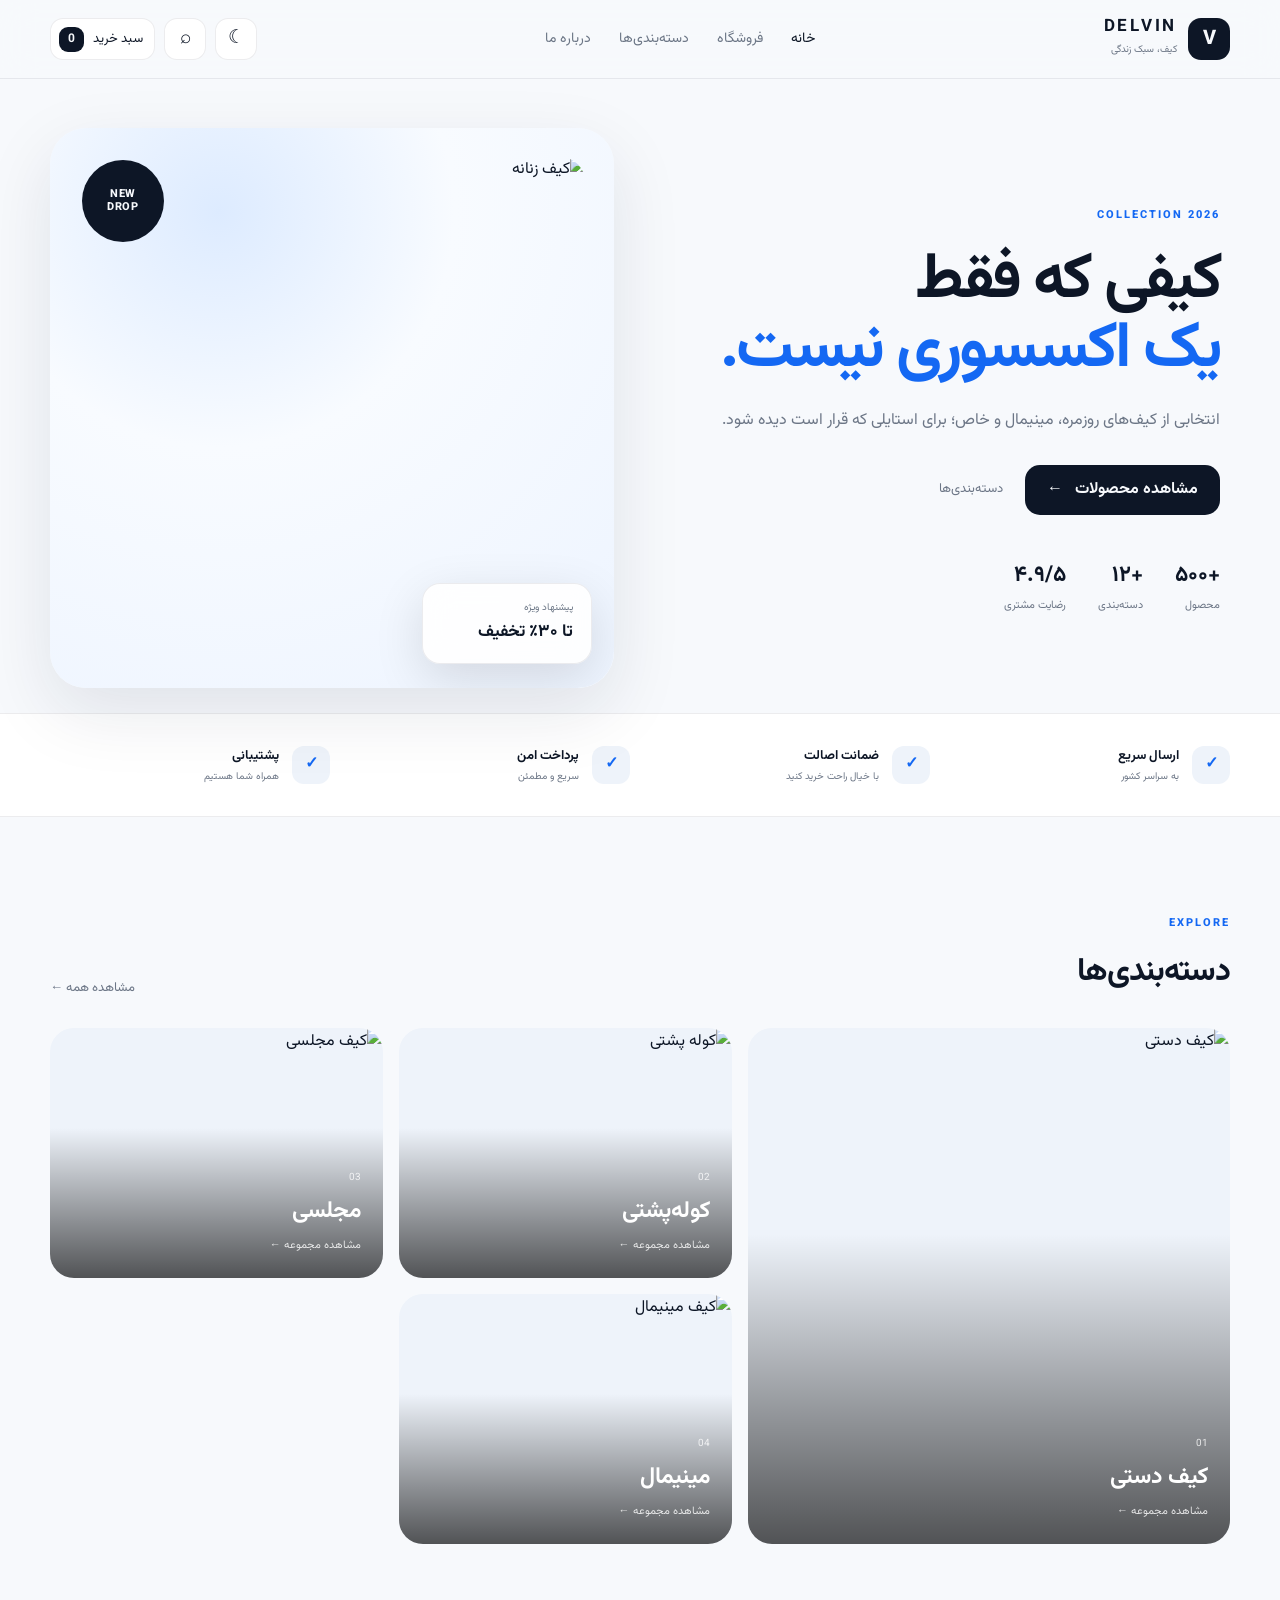
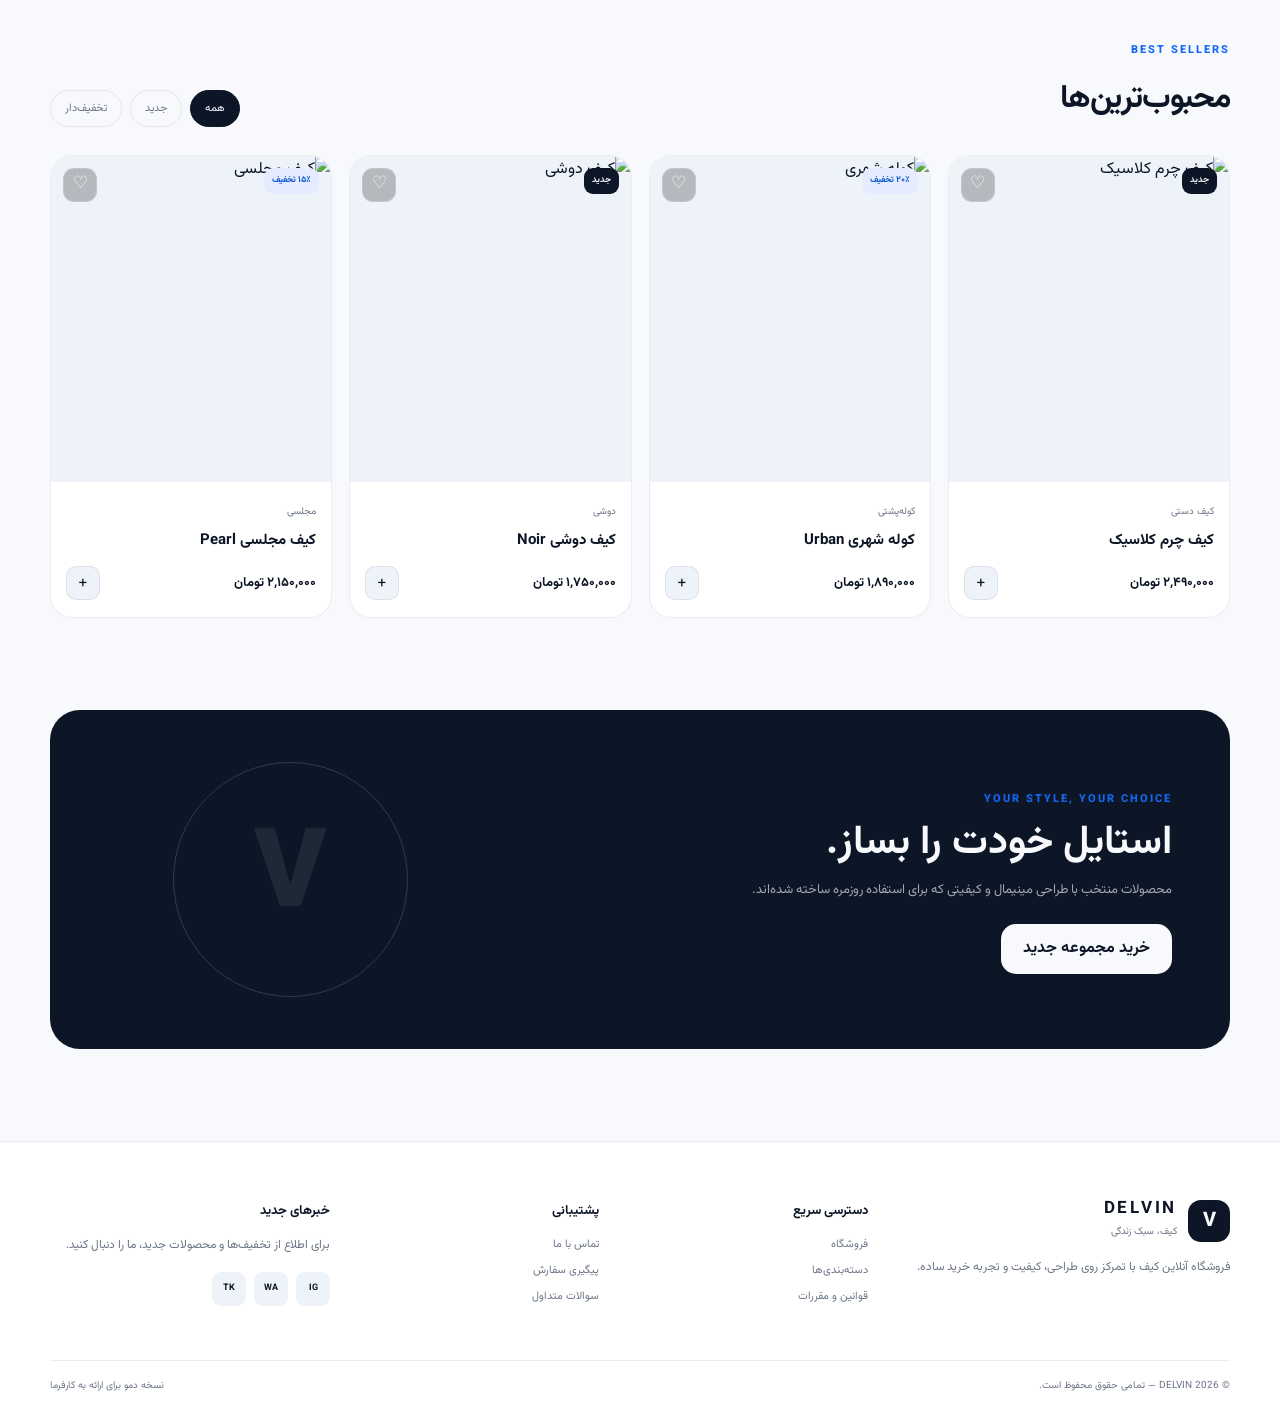
==== index.html @ 28de6e2b "Add files via upload" ====
<!DOCTYPE html>
<html lang="fa" dir="rtl">
<head>
  <meta charset="UTF-8" />
  <meta name="viewport" content="width=device-width, initial-scale=1.0" />
  <meta name="description" content="دموی فروشگاه آنلاین کیف" />
  <title>DELVIN | فروشگاه کیف</title>
  <link rel="preconnect" href="https://fonts.googleapis.com">
  <link rel="preconnect" href="https://fonts.gstatic.com" crossorigin>
  <link href="https://fonts.googleapis.com/css2?family=Vazirmatn:wght@400;500;600;700;800&display=swap" rel="stylesheet">
  <link rel="stylesheet" href="styles.css" />
</head>

<body>
  <div class="page-shell">
    <header class="header">
      <div class="container header-inner">
        <a class="brand" href="#">
          <span class="brand-mark">V</span>
          <span>
            <strong>DELVIN</strong>
            <small>کیف، سبک زندگی</small>
          </span>
        </a>

        <nav class="nav">
          <a class="nav-link active" href="#home">خانه</a>
          <a class="nav-link" href="#shop">فروشگاه</a>
          <a class="nav-link" href="#categories">دسته‌بندی‌ها</a>
          <a class="nav-link" href="#about">درباره ما</a>
        </nav>

        <div class="header-actions">
          <button class="icon-btn" id="themeToggle" aria-label="تغییر تم" title="تغییر تم">
            <span id="themeIcon">☾</span>
          </button>
          <button class="icon-btn" aria-label="جستجو" title="جستجو">⌕</button>
          <button class="cart-btn" aria-label="سبد خرید">
            <span>سبد خرید</span>
            <b id="cartCount">0</b>
          </button>
          <button class="menu-btn" id="menuToggle" aria-label="باز کردن منو">☰</button>
        </div>
      </div>

      <div class="mobile-nav" id="mobileNav">
        <a href="#home">خانه</a>
        <a href="#shop">فروشگاه</a>
        <a href="#categories">دسته‌بندی‌ها</a>
        <a href="#about">درباره ما</a>
      </div>
    </header>

    <main id="home">
      <section class="hero container">
        <div class="hero-copy">
          <span class="eyebrow">COLLECTION 2026</span>
          <h1>کیفی که فقط<br><span>یک اکسسوری نیست.</span></h1>
          <p>
            انتخابی از کیف‌های روزمره، مینیمال و خاص؛
            برای استایلی که قرار است دیده شود.
          </p>
          <div class="hero-actions">
            <a class="primary-btn" href="#shop">مشاهده محصولات <span>←</span></a>
            <a class="text-btn" href="#categories">دسته‌بندی‌ها</a>
          </div>
          <div class="hero-stats">
            <div><strong>+۵۰۰</strong><span>محصول</span></div>
            <div><strong>+۱۲</strong><span>دسته‌بندی</span></div>
            <div><strong>۴.۹/۵</strong><span>رضایت مشتری</span></div>
          </div>
        </div>

        <div class="hero-visual">
          <div class="hero-badge">NEW<br>DROP</div>
          <div class="hero-image-wrap">
            <img
              src="https://images.unsplash.com/photo-1584917865442-de89df76afd3?auto=format&fit=crop&w=1000&q=85"
              alt="کیف زنانه"
            />
          </div>
          <div class="floating-card">
            <span>پیشنهاد ویژه</span>
            <strong>تا ۳۰٪ تخفیف</strong>
          </div>
        </div>
      </section>

      <section class="trust-bar">
        <div class="container trust-grid">
          <div><span>✓</span><div><strong>ارسال سریع</strong><small>به سراسر کشور</small></div></div>
          <div><span>✓</span><div><strong>ضمانت اصالت</strong><small>با خیال راحت خرید کنید</small></div></div>
          <div><span>✓</span><div><strong>پرداخت امن</strong><small>سریع و مطمئن</small></div></div>
          <div><span>✓</span><div><strong>پشتیبانی</strong><small>همراه شما هستیم</small></div></div>
        </div>
      </section>

      <section class="section container" id="categories">
        <div class="section-head">
          <div>
            <span class="eyebrow">EXPLORE</span>
            <h2>دسته‌بندی‌ها</h2>
          </div>
          <a class="text-btn" href="#shop">مشاهده همه ←</a>
        </div>

        <div class="category-grid">
          <a class="category-card large" href="#shop">
            <img src="https://images.unsplash.com/photo-1591561954557-26941169b49e?auto=format&fit=crop&w=1200&q=80" alt="کیف دستی">
            <div class="overlay"></div>
            <div class="category-info">
              <span>01</span>
              <h3>کیف دستی</h3>
              <small>مشاهده مجموعه ←</small>
            </div>
          </a>

          <a class="category-card" href="#shop">
            <img src="https://images.unsplash.com/photo-1553062407-98eeb64c6a62?auto=format&fit=crop&w=900&q=80" alt="کوله پشتی">
            <div class="overlay"></div>
            <div class="category-info">
              <span>02</span>
              <h3>کوله‌پشتی</h3>
              <small>مشاهده مجموعه ←</small>
            </div>
          </a>

          <a class="category-card" href="#shop">
            <img src="https://images.unsplash.com/photo-1594223274512-ad4803739b7c?auto=format&fit=crop&w=900&q=80" alt="کیف مجلسی">
            <div class="overlay"></div>
            <div class="category-info">
              <span>03</span>
              <h3>مجلسی</h3>
              <small>مشاهده مجموعه ←</small>
            </div>
          </a>

          <a class="category-card" href="#shop">
            <img src="https://images.unsplash.com/photo-1548036328-c9fa89d128fa?auto=format&fit=crop&w=900&q=80" alt="کیف مینیمال">
            <div class="overlay"></div>
            <div class="category-info">
              <span>04</span>
              <h3>مینیمال</h3>
              <small>مشاهده مجموعه ←</small>
            </div>
          </a>
        </div>
      </section>

      <section class="section products-section" id="shop">
        <div class="container">
          <div class="section-head">
            <div>
              <span class="eyebrow">BEST SELLERS</span>
              <h2>محبوب‌ترین‌ها</h2>
            </div>
            <div class="filter-row">
              <button class="filter-chip active" data-filter="all">همه</button>
              <button class="filter-chip" data-filter="new">جدید</button>
              <button class="filter-chip" data-filter="sale">تخفیف‌دار</button>
            </div>
          </div>

          <div class="products-grid" id="productsGrid">
            <article class="product-card" data-tags="all new">
              <div class="product-image">
                <img src="https://images.unsplash.com/photo-1548036328-c9fa89d128fa?auto=format&fit=crop&w=800&q=80" alt="کیف چرم کلاسیک">
                <span class="product-label">جدید</span>
                <button class="heart" aria-label="افزودن به علاقه‌مندی">♡</button>
              </div>
              <div class="product-body">
                <span class="product-category">کیف دستی</span>
                <h3>کیف چرم کلاسیک</h3>
                <div class="product-bottom">
                  <strong>۲,۴۹۰,۰۰۰ تومان</strong>
                  <button class="add-btn" data-product="کیف چرم کلاسیک">+</button>
                </div>
              </div>
            </article>

            <article class="product-card" data-tags="all sale">
              <div class="product-image">
                <img src="https://images.unsplash.com/photo-1553062407-98eeb64c6a62?auto=format&fit=crop&w=800&q=80" alt="کوله شهری">
                <span class="product-label sale">۲۰٪ تخفیف</span>
                <button class="heart" aria-label="افزودن به علاقه‌مندی">♡</button>
              </div>
              <div class="product-body">
                <span class="product-category">کوله‌پشتی</span>
                <h3>کوله شهری Urban</h3>
                <div class="product-bottom">
                  <strong>۱,۸۹۰,۰۰۰ تومان</strong>
                  <button class="add-btn" data-product="کوله شهری Urban">+</button>
                </div>
              </div>
            </article>

            <article class="product-card" data-tags="all new">
              <div class="product-image">
                <img src="https://images.unsplash.com/photo-1591561954557-26941169b49e?auto=format&fit=crop&w=800&q=80" alt="کیف دوشی">
                <span class="product-label">جدید</span>
                <button class="heart" aria-label="افزودن به علاقه‌مندی">♡</button>
              </div>
              <div class="product-body">
                <span class="product-category">دوشی</span>
                <h3>کیف دوشی Noir</h3>
                <div class="product-bottom">
                  <strong>۱,۷۵۰,۰۰۰ تومان</strong>
                  <button class="add-btn" data-product="کیف دوشی Noir">+</button>
                </div>
              </div>
            </article>

            <article class="product-card" data-tags="all sale">
              <div class="product-image">
                <img src="https://images.unsplash.com/photo-1594223274512-ad4803739b7c?auto=format&fit=crop&w=800&q=80" alt="کیف مجلسی">
                <span class="product-label sale">۱۵٪ تخفیف</span>
                <button class="heart" aria-label="افزودن به علاقه‌مندی">♡</button>
              </div>
              <div class="product-body">
                <span class="product-category">مجلسی</span>
                <h3>کیف مجلسی Pearl</h3>
                <div class="product-bottom">
                  <strong>۲,۱۵۰,۰۰۰ تومان</strong>
                  <button class="add-btn" data-product="کیف مجلسی Pearl">+</button>
                </div>
              </div>
            </article>
          </div>
        </div>
      </section>

      <section class="promo container">
        <div>
          <span class="eyebrow">YOUR STYLE, YOUR CHOICE</span>
          <h2>استایل خودت را بساز.</h2>
          <p>محصولات منتخب با طراحی مینیمال و کیفیتی که برای استفاده روزمره ساخته شده‌اند.</p>
          <a class="light-btn" href="#shop">خرید مجموعه جدید</a>
        </div>
        <div class="promo-shape">
          <span>V</span>
        </div>
      </section>
    </main>

    <footer class="footer" id="about">
      <div class="container footer-grid">
        <div>
          <div class="brand footer-brand">
            <span class="brand-mark">V</span>
            <span><strong>DELVIN</strong><small>کیف، سبک زندگی</small></span>
          </div>
          <p>فروشگاه آنلاین کیف با تمرکز روی طراحی، کیفیت و تجربه خرید ساده.</p>
        </div>
        <div>
          <h4>دسترسی سریع</h4>
          <a href="#shop">فروشگاه</a>
          <a href="#categories">دسته‌بندی‌ها</a>
          <a href="#">قوانین و مقررات</a>
        </div>
        <div>
          <h4>پشتیبانی</h4>
          <a href="#">تماس با ما</a>
          <a href="#">پیگیری سفارش</a>
          <a href="#">سوالات متداول</a>
        </div>
        <div>
          <h4>خبرهای جدید</h4>
          <p class="footer-muted">برای اطلاع از تخفیف‌ها و محصولات جدید، ما را دنبال کنید.</p>
          <div class="socials"><span>IG</span><span>WA</span><span>TK</span></div>
        </div>
      </div>
      <div class="container footer-bottom">
        <span>© 2026 DELVIN — تمامی حقوق محفوظ است.</span>
        <span>نسخه دمو برای ارائه به کارفرما</span>
      </div>
    </footer>
  </div>

  <div class="toast" id="toast">محصول به سبد خرید اضافه شد.</div>
  <script src="script.js"></script>
</body>
</html>
---- styles.css ----
:root {
  --bg: #f7f9fc;
  --surface: #ffffff;
  --surface-2: #eef3fa;
  --text: #0d1626;
  --muted: #6c7686;
  --border: rgba(13, 22, 38, 0.08);
  --primary: #1468f3;
  --primary-2: #0d4fc4;
  --hero-gradient: radial-gradient(circle at 30% 15%, #ddebff 0%, #f8fbff 38%, #edf4ff 100%);
  --shadow: 0 24px 70px rgba(16, 32, 59, 0.10);
  --radius: 24px;
  --container: 1180px;
}

body.dark {
  --bg: #080a0e;
  --surface: #10141b;
  --surface-2: #171c24;
  --text: #f6f7f9;
  --muted: #96a0af;
  --border: rgba(255,255,255,.08);
  --primary: #ffffff;
  --primary-2: #dddddd;
  --hero-gradient: radial-gradient(circle at 30% 15%, #20252f 0%, #10141b 42%, #090b0f 100%);
  --shadow: 0 24px 70px rgba(0,0,0,.32);
}

* { box-sizing: border-box; margin: 0; padding: 0; }
html { scroll-behavior: smooth; }
body {
  font-family: "Vazirmatn", sans-serif;
  background: var(--bg);
  color: var(--text);
  line-height: 1.75;
  transition: background .35s ease, color .35s ease;
}
a { color: inherit; text-decoration: none; }
button, input { font: inherit; }
button { cursor: pointer; }
img { display: block; width: 100%; }
.container { width: min(1180px, calc(100% - 40px)); margin: 0 auto; }

.header {
  position: sticky;
  top: 0;
  z-index: 50;
  backdrop-filter: blur(16px);
  background: color-mix(in srgb, var(--bg) 84%, transparent);
  border-bottom: 1px solid var(--border);
}
.header-inner { min-height: 78px; display: flex; align-items: center; justify-content: space-between; gap: 24px; }
.brand { display: inline-flex; align-items: center; gap: 11px; }
.brand-mark {
  display: grid; place-items: center;
  width: 42px; height: 42px; border-radius: 13px;
  background: var(--text); color: var(--bg);
  font-weight: 800; font-size: 20px;
}
.brand strong { display: block; font-size: 17px; letter-spacing: .16em; line-height: 1; }
.brand small { display: block; color: var(--muted); font-size: 10px; margin-top: 5px; }
.nav { display: flex; align-items: center; gap: 28px; }
.nav-link { color: var(--muted); font-size: 14px; transition: .2s; }
.nav-link:hover, .nav-link.active { color: var(--text); }
.header-actions { display: flex; align-items: center; gap: 9px; }
.icon-btn, .cart-btn, .menu-btn {
  border: 1px solid var(--border);
  background: var(--surface);
  color: var(--text);
  border-radius: 13px;
  min-height: 42px;
}
.icon-btn { width: 42px; font-size: 19px; }
.cart-btn { display: flex; align-items: center; gap: 9px; padding: 0 11px 0 8px; font-size: 13px; }
.cart-btn b {
  display: grid; place-items: center; width: 25px; height: 25px;
  border-radius: 9px; background: var(--text); color: var(--bg); font-size: 12px;
}
.menu-btn { display: none; width: 42px; }

.hero {
  margin-top: 24px;
  min-height: 610px;
  display: grid;
  grid-template-columns: 1.02fr .98fr;
  gap: 30px;
  align-items: center;
}
.hero-copy { padding: 45px 10px 45px 0; }
.eyebrow { display: inline-block; color: var(--primary); font-size: 11px; font-weight: 800; letter-spacing: .18em; }
.hero h1 { margin-top: 18px; font-size: clamp(44px, 5vw, 76px); line-height: 1.08; letter-spacing: -.04em; }
.hero h1 span { color: var(--primary); }
.hero p { margin-top: 22px; max-width: 540px; color: var(--muted); font-size: 16px; }
.hero-actions { margin-top: 30px; display: flex; align-items: center; gap: 22px; }
.primary-btn, .light-btn {
  display: inline-flex; align-items: center; justify-content: center; gap: 12px;
  min-height: 50px; padding: 0 22px; border-radius: 15px;
  background: var(--text); color: var(--bg); font-weight: 700;
  transition: transform .2s ease, opacity .2s ease;
}
.primary-btn:hover, .light-btn:hover { transform: translateY(-2px); opacity: .92; }
.text-btn { color: var(--muted); font-size: 13px; }
.hero-stats { display: flex; gap: 32px; margin-top: 42px; }
.hero-stats div { display: grid; gap: 1px; }
.hero-stats strong { font-size: 22px; }
.hero-stats span { color: var(--muted); font-size: 11px; }

.hero-visual {
  position: relative;
  min-height: 560px;
  border-radius: 36px;
  background: var(--hero-gradient);
  overflow: hidden;
  box-shadow: var(--shadow);
}
.hero-image-wrap {
  position: absolute;
  inset: 28px 28px 28px 110px;
  border-radius: 28px;
  overflow: hidden;
}
.hero-image-wrap img { height: 100%; object-fit: cover; }
.hero-badge {
  position: absolute; z-index: 2; top: 32px; left: 32px;
  width: 82px; height: 82px; border-radius: 50%;
  display: grid; place-items: center; text-align: center;
  background: var(--text); color: var(--bg); font-size: 11px; font-weight: 800;
  letter-spacing: .08em; line-height: 1.2;
}
.floating-card {
  position: absolute; z-index: 3; right: 22px; bottom: 24px;
  min-width: 170px; padding: 15px 18px; border-radius: 18px;
  background: color-mix(in srgb, var(--surface) 88%, transparent);
  border: 1px solid var(--border);
  backdrop-filter: blur(15px);
  box-shadow: 0 15px 50px rgba(0,0,0,.12);
}
.floating-card span { display:block; font-size:10px; color:var(--muted); }
.floating-card strong { display:block; font-size:17px; margin-top:2px; }

.trust-bar { border-block: 1px solid var(--border); background: var(--surface); }
.trust-grid { min-height: 102px; display: grid; grid-template-columns: repeat(4, 1fr); gap: 20px; align-items: center; }
.trust-grid > div { display:flex; align-items:center; gap:13px; }
.trust-grid > div > span {
  display:grid; place-items:center; width:38px; height:38px; border-radius:12px;
  background: var(--surface-2); color: var(--primary); font-weight:900;
}
.trust-grid strong { display:block; font-size:13px; }
.trust-grid small { display:block; font-size:10px; color:var(--muted); }

.section { padding: 92px 0 0; }
.section-head { display:flex; align-items:end; justify-content:space-between; gap:20px; margin-bottom:28px; }
.section-head h2 { margin-top: 7px; font-size: 32px; letter-spacing: -.03em; }

.category-grid {
  display:grid;
  grid-template-columns: 1.45fr 1fr 1fr;
  grid-template-rows: 250px 250px;
  gap: 16px;
}
.category-card {
  position:relative; overflow:hidden; border-radius:24px; min-height:200px;
  background:var(--surface-2);
}
.category-card.large { grid-row: span 2; }
.category-card img { width:100%; height:100%; object-fit:cover; transition: transform .6s ease; }
.category-card:hover img { transform: scale(1.05); }
.overlay { position:absolute; inset:0; background:linear-gradient(to top, rgba(0,0,0,.66), transparent 60%); }
.category-info { position:absolute; right:22px; left:22px; bottom:19px; color:#fff; }
.category-info span { font-size:10px; opacity:.8; }
.category-info h3 { font-size:23px; }
.category-info small { font-size:11px; opacity:.83; }

.products-section { padding-bottom: 92px; }
.filter-row { display:flex; gap:8px; flex-wrap:wrap; }
.filter-chip {
  border: 1px solid var(--border); background: transparent; color: var(--muted);
  border-radius: 999px; padding: 8px 14px; font-size: 11px;
}
.filter-chip.active { background: var(--text); color: var(--bg); border-color: var(--text); }

.products-grid { display:grid; grid-template-columns: repeat(4, 1fr); gap: 17px; }
.product-card {
  border:1px solid var(--border); background:var(--surface); border-radius:22px;
  overflow:hidden; transition: transform .2s ease, box-shadow .2s ease;
}
.product-card:hover { transform: translateY(-4px); box-shadow: var(--shadow); }
.product-image { position:relative; aspect-ratio: 4/4.65; overflow:hidden; background:var(--surface-2); }
.product-image img { height:100%; object-fit:cover; transition:transform .45s ease; }
.product-card:hover .product-image img { transform:scale(1.04); }
.product-label {
  position:absolute; top:12px; right:12px; padding:5px 8px; border-radius:9px;
  background:var(--text); color:var(--bg); font-size:9px; font-weight:700;
}
.product-label.sale { background:#e5ecff; color:#165bd0; }
body.dark .product-label.sale { background:#fff; color:#111; }
.heart {
  position:absolute; top:12px; left:12px; width:34px; height:34px; border-radius:11px;
  border:1px solid rgba(255,255,255,.18); background:rgba(15,15,15,.25); color:#fff;
  backdrop-filter:blur(8px); font-size:17px;
}
.product-body { padding:15px 15px 17px; }
.product-category { font-size:10px; color:var(--muted); }
.product-body h3 { margin-top:3px; font-size:15px; }
.product-bottom { display:flex; align-items:center; justify-content:space-between; gap:8px; margin-top:12px; }
.product-bottom strong { font-size:13px; }
.add-btn {
  width:34px; height:34px; border-radius:10px; border:1px solid var(--border);
  background:var(--surface-2); color:var(--text); font-size:18px; line-height:1;
}

.promo {
  position:relative; overflow:hidden; min-height:315px; margin-bottom:92px;
  padding:52px 58px; border-radius:30px; background:var(--text); color:var(--bg);
  display:flex; align-items:center; justify-content:space-between;
}
.promo .eyebrow { color: var(--primary); }
.promo h2 { margin-top:7px; font-size:40px; line-height:1.15; }
.promo p { margin-top:13px; color:color-mix(in srgb, var(--bg) 64%, transparent); max-width:540px; font-size:13px; }
.light-btn { margin-top:22px; background:var(--bg); color:var(--text); }
.promo-shape {
  width:235px; height:235px; border:1px solid color-mix(in srgb, var(--bg) 16%, transparent);
  border-radius:50%; display:grid; place-items:center; margin-left:65px;
}
.promo-shape span { font-size:110px; font-weight:900; opacity:.08; }

.footer { background:var(--surface); border-top:1px solid var(--border); }
.footer-grid { padding:58px 0 46px; display:grid; grid-template-columns: 1.4fr 1fr 1fr 1.2fr; gap:35px; }
.footer p { color:var(--muted); font-size:12px; max-width:330px; margin-top:15px; }
.footer h4 { font-size:13px; margin-bottom:12px; }
.footer a { display:block; color:var(--muted); font-size:11px; margin:7px 0; }
.footer-muted { margin-top:0 !important; }
.socials { display:flex; gap:8px; margin-top:16px; }
.socials span {
  display:grid; place-items:center; width:34px; height:34px; border-radius:9px;
  background:var(--surface-2); color:var(--text); font-size:9px; font-weight:700;
}
.footer-bottom {
  padding:16px 0 24px; border-top:1px solid var(--border);
  display:flex; justify-content:space-between; color:var(--muted); font-size:10px;
}
.toast {
  position:fixed; right:20px; bottom:20px; z-index:100;
  padding:12px 16px; border-radius:13px; background:var(--text); color:var(--bg);
  font-size:12px; box-shadow:var(--shadow);
  transform:translateY(120px); opacity:0; transition:.3s;
}
.toast.show { transform:translateY(0); opacity:1; }

@media (max-width: 980px) {
  .nav { display:none; }
  .menu-btn { display:block; }
  .hero { grid-template-columns:1fr; min-height:auto; padding-top:8px; }
  .hero-copy { padding-bottom:20px; }
  .hero-visual { min-height:500px; }
  .products-grid { grid-template-columns:repeat(2,1fr); }
  .trust-grid { grid-template-columns:repeat(2,1fr); padding:18px 0; }
  .footer-grid { grid-template-columns:repeat(2,1fr); }
}
@media (max-width: 660px) {
  .container { width:min(100% - 24px, 1180px); }
  .header-inner { min-height:68px; }
  .brand strong { font-size:15px; }
  .header-actions .icon-btn:nth-child(2) { display:none; }
  .cart-btn span { display:none; }
  .hero h1 { font-size:44px; }
  .hero p { font-size:14px; }
  .hero-visual { min-height:430px; border-radius:26px; }
  .hero-image-wrap { inset:20px 20px 20px 65px; }
  .hero-badge { width:68px; height:68px; left:18px; top:18px; font-size:9px; }
  .floating-card { right:13px; bottom:13px; min-width:150px; }
  .hero-stats { gap:20px; flex-wrap:wrap; }
  .trust-grid { grid-template-columns:1fr 1fr; gap:14px; }
  .category-grid { grid-template-columns:1fr 1fr; grid-template-rows:190px 190px 190px; }
  .category-card.large { grid-column:1 / -1; grid-row:auto; }
  .section { padding-top:68px; }
  .section-head { align-items:flex-start; flex-direction:column; }
  .products-grid { gap:10px; }
  .product-body { padding:12px; }
  .product-body h3 { font-size:13px; }
  .product-bottom strong { font-size:11px; }
  .promo { padding:34px 25px; min-height:360px; margin-bottom:60px; }
  .promo h2 { font-size:30px; }
  .promo-shape { position:absolute; left:-38px; bottom:-72px; opacity:.5; }
  .footer-grid { grid-template-columns:1fr 1fr; gap:24px; }
  .footer-bottom { flex-direction:column; gap:7px; }
}

.mobile-nav {
  display:none;
  padding:12px 20px 18px;
  border-top:1px solid var(--border);
  background:var(--bg);
}
.mobile-nav a { display:block; padding:9px 0; color:var(--muted); font-size:13px; }
.mobile-nav.open { display:block; }
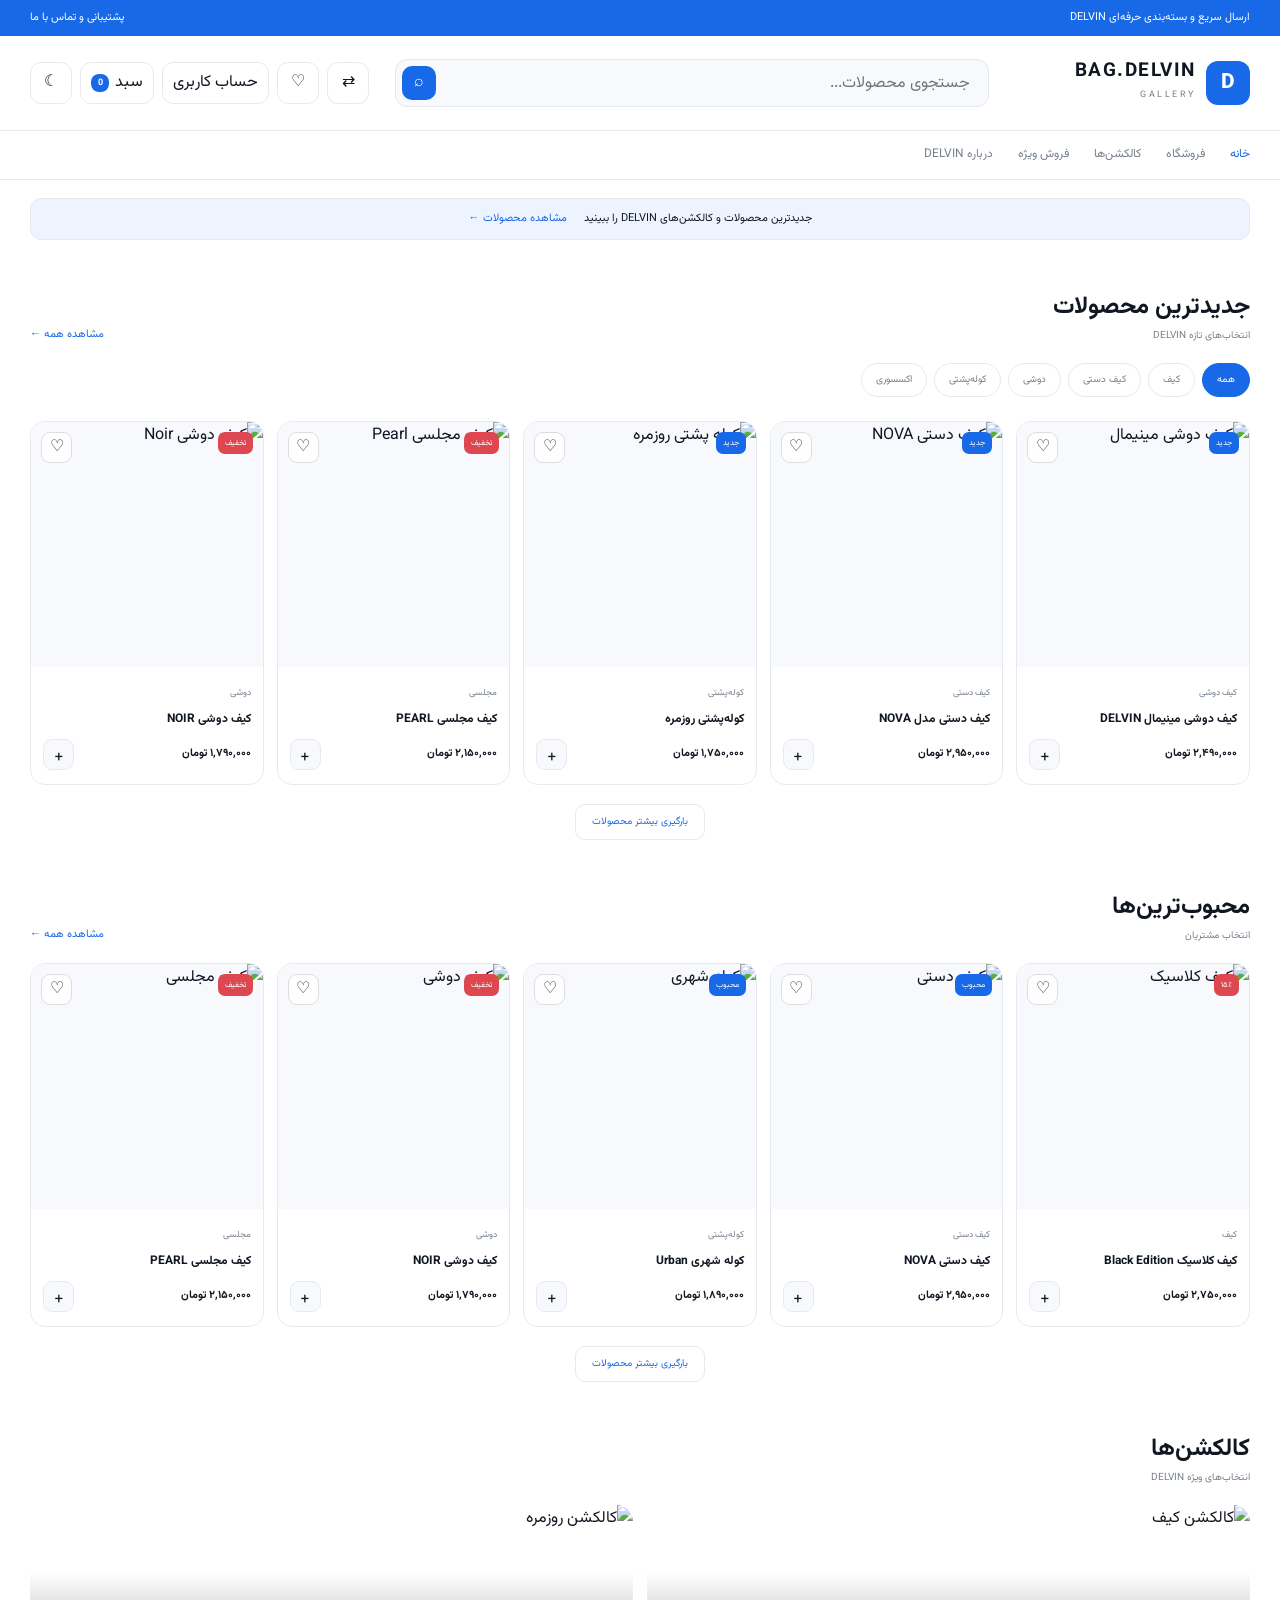
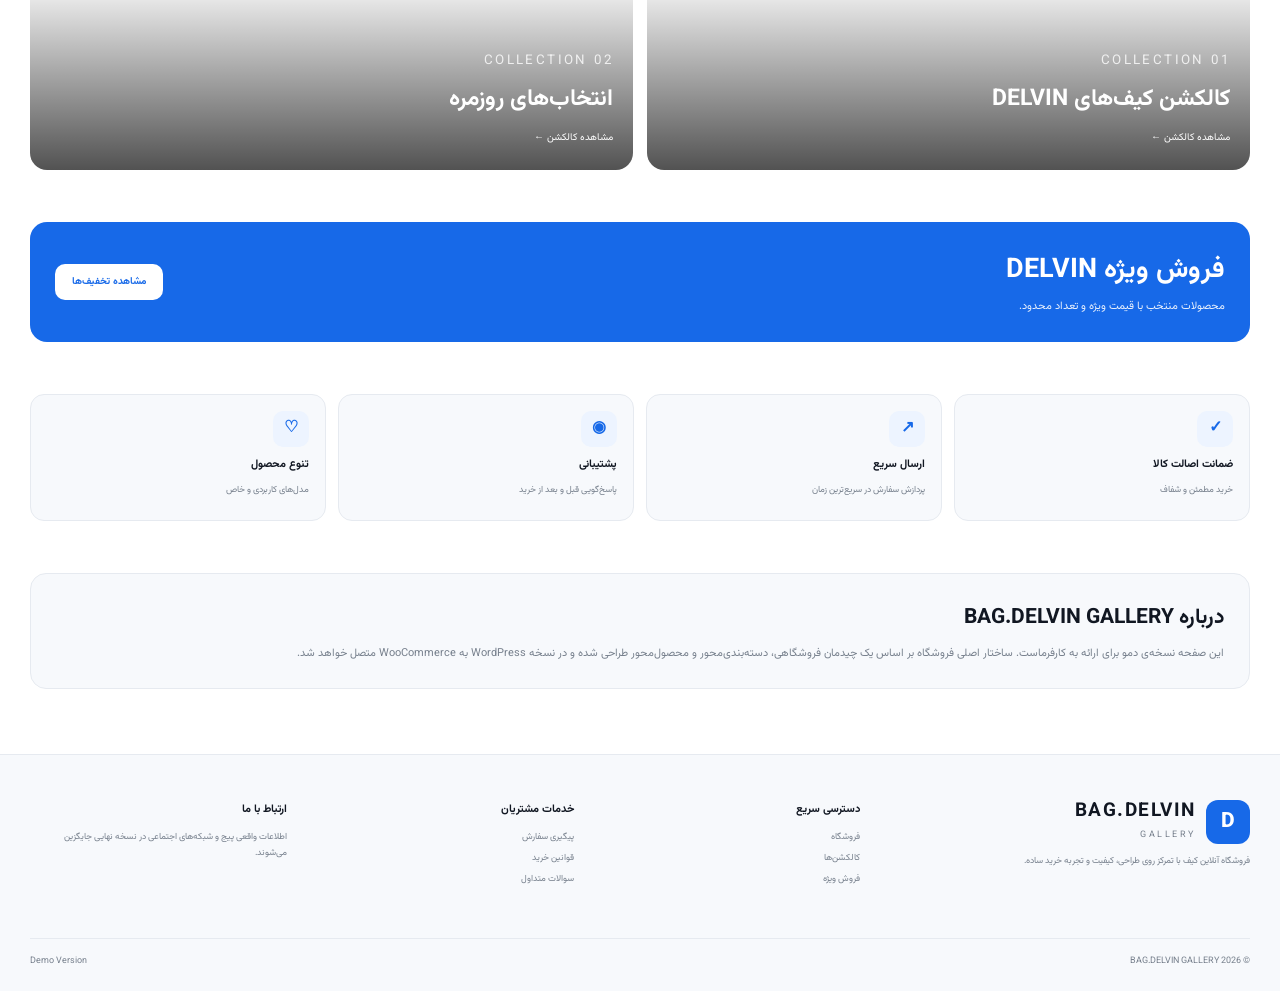
==== commit 4103ca66: "Add files via upload" ====
--- a/index.html
+++ b/index.html
@@ -1,282 +1,263 @@
 <!DOCTYPE html>
 <html lang="fa" dir="rtl">
 <head>
-  <meta charset="UTF-8" />
-  <meta name="viewport" content="width=device-width, initial-scale=1.0" />
-  <meta name="description" content="دموی فروشگاه آنلاین کیف" />
-  <title>DELVIN | فروشگاه کیف</title>
+  <meta charset="UTF-8">
+  <meta name="viewport" content="width=device-width,initial-scale=1.0">
+  <title>BAG.DELVIN | GALLERY</title>
+  <meta name="description" content="دموی فروشگاه BAG.DELVIN GALLERY">
   <link rel="preconnect" href="https://fonts.googleapis.com">
   <link rel="preconnect" href="https://fonts.gstatic.com" crossorigin>
+  <!-- IRANSansX should be added locally later; fallback stack keeps the demo working on GitHub Pages -->
   <link href="https://fonts.googleapis.com/css2?family=Vazirmatn:wght@400;500;600;700;800&display=swap" rel="stylesheet">
-  <link rel="stylesheet" href="styles.css" />
+  <link rel="stylesheet" href="style.css">
 </head>
-
 <body>
-  <div class="page-shell">
-    <header class="header">
-      <div class="container header-inner">
-        <a class="brand" href="#">
-          <span class="brand-mark">V</span>
-          <span>
-            <strong>DELVIN</strong>
-            <small>کیف، سبک زندگی</small>
-          </span>
-        </a>
-
-        <nav class="nav">
-          <a class="nav-link active" href="#home">خانه</a>
-          <a class="nav-link" href="#shop">فروشگاه</a>
-          <a class="nav-link" href="#categories">دسته‌بندی‌ها</a>
-          <a class="nav-link" href="#about">درباره ما</a>
-        </nav>
-
-        <div class="header-actions">
-          <button class="icon-btn" id="themeToggle" aria-label="تغییر تم" title="تغییر تم">
-            <span id="themeIcon">☾</span>
-          </button>
-          <button class="icon-btn" aria-label="جستجو" title="جستجو">⌕</button>
-          <button class="cart-btn" aria-label="سبد خرید">
-            <span>سبد خرید</span>
-            <b id="cartCount">0</b>
-          </button>
-          <button class="menu-btn" id="menuToggle" aria-label="باز کردن منو">☰</button>
-        </div>
+  <div class="topbar">
+    <div class="container topbar-inner">
+      <span>ارسال سریع و بسته‌بندی حرفه‌ای DELVIN</span>
+      <a href="#support">پشتیبانی و تماس با ما</a>
+    </div>
+  </div>
+
+  <header class="header">
+    <div class="container header-main">
+      <a href="#" class="logo">
+        <span class="logo-mark">D</span>
+        <span class="logo-copy">
+          <strong>BAG.DELVIN</strong>
+          <small>GALLERY</small>
+        </span>
+      </a>
+
+      <form class="search" id="searchForm">
+        <input id="searchInput" type="search" placeholder="جستجوی محصولات..." autocomplete="off">
+        <button aria-label="جستجو">⌕</button>
+      </form>
+
+      <div class="actions">
+        <button class="action" title="مقایسه">⇄</button>
+        <button class="action" title="علاقه‌مندی">♡</button>
+        <button class="action account">حساب کاربری</button>
+        <button class="action cart" id="cartBtn">سبد <b id="cartCount">0</b></button>
+        <button class="action" id="themeToggle" title="تغییر تم">☾</button>
       </div>
-
-      <div class="mobile-nav" id="mobileNav">
-        <a href="#home">خانه</a>
+    </div>
+
+    <div class="nav-wrap">
+      <nav class="container nav">
+        <a class="active" href="#">خانه</a>
         <a href="#shop">فروشگاه</a>
-        <a href="#categories">دسته‌بندی‌ها</a>
-        <a href="#about">درباره ما</a>
+        <a href="#collections">کالکشن‌ها</a>
+        <a href="#sale">فروش ویژه</a>
+        <a href="#about">درباره DELVIN</a>
+      </nav>
+    </div>
+  </header>
+
+  <main>
+    <div class="container">
+      <div class="notice">
+        <span>جدیدترین محصولات و کالکشن‌های DELVIN را ببینید</span>
+        <a href="#shop">مشاهده محصولات ←</a>
       </div>
-    </header>
-
-    <main id="home">
-      <section class="hero container">
-        <div class="hero-copy">
-          <span class="eyebrow">COLLECTION 2026</span>
-          <h1>کیفی که فقط<br><span>یک اکسسوری نیست.</span></h1>
-          <p>
-            انتخابی از کیف‌های روزمره، مینیمال و خاص؛
-            برای استایلی که قرار است دیده شود.
-          </p>
-          <div class="hero-actions">
-            <a class="primary-btn" href="#shop">مشاهده محصولات <span>←</span></a>
-            <a class="text-btn" href="#categories">دسته‌بندی‌ها</a>
-          </div>
-          <div class="hero-stats">
-            <div><strong>+۵۰۰</strong><span>محصول</span></div>
-            <div><strong>+۱۲</strong><span>دسته‌بندی</span></div>
-            <div><strong>۴.۹/۵</strong><span>رضایت مشتری</span></div>
-          </div>
-        </div>
-
-        <div class="hero-visual">
-          <div class="hero-badge">NEW<br>DROP</div>
-          <div class="hero-image-wrap">
-            <img
-              src="https://images.unsplash.com/photo-1584917865442-de89df76afd3?auto=format&fit=crop&w=1000&q=85"
-              alt="کیف زنانه"
-            />
-          </div>
-          <div class="floating-card">
-            <span>پیشنهاد ویژه</span>
-            <strong>تا ۳۰٪ تخفیف</strong>
-          </div>
-        </div>
-      </section>
-
-      <section class="trust-bar">
-        <div class="container trust-grid">
-          <div><span>✓</span><div><strong>ارسال سریع</strong><small>به سراسر کشور</small></div></div>
-          <div><span>✓</span><div><strong>ضمانت اصالت</strong><small>با خیال راحت خرید کنید</small></div></div>
-          <div><span>✓</span><div><strong>پرداخت امن</strong><small>سریع و مطمئن</small></div></div>
-          <div><span>✓</span><div><strong>پشتیبانی</strong><small>همراه شما هستیم</small></div></div>
-        </div>
-      </section>
-
-      <section class="section container" id="categories">
+
+      <section class="section" id="shop">
         <div class="section-head">
           <div>
-            <span class="eyebrow">EXPLORE</span>
-            <h2>دسته‌بندی‌ها</h2>
+            <h2>جدیدترین محصولات</h2>
+            <span>انتخاب‌های تازه DELVIN</span>
           </div>
-          <a class="text-btn" href="#shop">مشاهده همه ←</a>
-        </div>
-
-        <div class="category-grid">
-          <a class="category-card large" href="#shop">
-            <img src="https://images.unsplash.com/photo-1591561954557-26941169b49e?auto=format&fit=crop&w=1200&q=80" alt="کیف دستی">
+          <a class="section-link" href="#shop">مشاهده همه ←</a>
+        </div>
+
+        <div class="tabs" data-group="main">
+          <button class="active" data-filter="all">همه</button>
+          <button data-filter="bag">کیف</button>
+          <button data-filter="handbag">کیف دستی</button>
+          <button data-filter="shoulder">دوشی</button>
+          <button data-filter="backpack">کوله‌پشتی</button>
+          <button data-filter="accessory">اکسسوری</button>
+        </div>
+
+        <div class="products" id="productGrid">
+          <article class="product" data-tags="all bag shoulder new" data-name="کیف دوشی مینیمال دلوبین">
+            <div class="product-image">
+              <img src="https://images.unsplash.com/photo-1591561954557-26941169b49e?auto=format&fit=crop&w=900&q=82" alt="کیف دوشی مینیمال">
+              <span class="badge">جدید</span>
+              <button class="heart">♡</button>
+            </div>
+            <div class="product-body">
+              <small>کیف دوشی</small>
+              <h3>کیف دوشی مینیمال DELVIN</h3>
+              <div class="product-bottom"><strong>۲,۴۹۰,۰۰۰ تومان</strong><button class="plus" data-product="کیف دوشی مینیمال DELVIN">+</button></div>
+            </div>
+          </article>
+
+          <article class="product" data-tags="all bag handbag new" data-name="کیف دستی مدل nova">
+            <div class="product-image">
+              <img src="https://images.unsplash.com/photo-1584917865442-de89df76afd3?auto=format&fit=crop&w=900&q=82" alt="کیف دستی NOVA">
+              <span class="badge">جدید</span>
+              <button class="heart">♡</button>
+            </div>
+            <div class="product-body">
+              <small>کیف دستی</small>
+              <h3>کیف دستی مدل NOVA</h3>
+              <div class="product-bottom"><strong>۲,۹۵۰,۰۰۰ تومان</strong><button class="plus" data-product="کیف دستی مدل NOVA">+</button></div>
+            </div>
+          </article>
+
+          <article class="product" data-tags="all backpack new" data-name="کوله پشتی روزمره">
+            <div class="product-image">
+              <img src="https://images.unsplash.com/photo-1553062407-98eeb64c6a62?auto=format&fit=crop&w=900&q=82" alt="کوله پشتی روزمره">
+              <span class="badge">جدید</span>
+              <button class="heart">♡</button>
+            </div>
+            <div class="product-body">
+              <small>کوله‌پشتی</small>
+              <h3>کوله‌پشتی روزمره</h3>
+              <div class="product-bottom"><strong>۱,۷۵۰,۰۰۰ تومان</strong><button class="plus" data-product="کوله‌پشتی روزمره">+</button></div>
+            </div>
+          </article>
+
+          <article class="product" data-tags="all bag handbag sale" data-name="کیف مجلسی pearl">
+            <div class="product-image">
+              <img src="https://images.unsplash.com/photo-1594223274512-ad4803739b7c?auto=format&fit=crop&w=900&q=82" alt="کیف مجلسی Pearl">
+              <span class="badge sale">تخفیف</span>
+              <button class="heart">♡</button>
+            </div>
+            <div class="product-body">
+              <small>مجلسی</small>
+              <h3>کیف مجلسی PEARL</h3>
+              <div class="product-bottom"><strong>۲,۱۵۰,۰۰۰ تومان</strong><button class="plus" data-product="کیف مجلسی PEARL">+</button></div>
+            </div>
+          </article>
+
+          <article class="product" data-tags="all bag shoulder sale" data-name="کیف دوشی noir">
+            <div class="product-image">
+              <img src="https://images.unsplash.com/photo-1548036328-c9fa89d128fa?auto=format&fit=crop&w=900&q=82" alt="کیف دوشی Noir">
+              <span class="badge sale">تخفیف</span>
+              <button class="heart">♡</button>
+            </div>
+            <div class="product-body">
+              <small>دوشی</small>
+              <h3>کیف دوشی NOIR</h3>
+              <div class="product-bottom"><strong>۱,۷۹۰,۰۰۰ تومان</strong><button class="plus" data-product="کیف دوشی NOIR">+</button></div>
+            </div>
+          </article>
+        </div>
+
+        <button class="more">بارگیری بیشتر محصولات</button>
+      </section>
+
+      <section class="section">
+        <div class="section-head">
+          <div>
+            <h2>محبوب‌ترین‌ها</h2>
+            <span>انتخاب مشتریان</span>
+          </div>
+          <a class="section-link" href="#shop">مشاهده همه ←</a>
+        </div>
+        <div class="products">
+          <article class="product" data-name="کیف کلاسیک black edition">
+            <div class="product-image">
+              <img src="https://images.unsplash.com/photo-1594223274512-ad4803739b7c?auto=format&fit=crop&w=900&q=82" alt="کیف کلاسیک">
+              <span class="badge sale">۱۵٪</span><button class="heart">♡</button>
+            </div>
+            <div class="product-body"><small>کیف</small><h3>کیف کلاسیک Black Edition</h3><div class="product-bottom"><strong>۲,۷۵۰,۰۰۰ تومان</strong><button class="plus" data-product="کیف کلاسیک Black Edition">+</button></div></div>
+          </article>
+          <article class="product" data-name="کیف دستی nova">
+            <div class="product-image">
+              <img src="https://images.unsplash.com/photo-1584917865442-de89df76afd3?auto=format&fit=crop&w=900&q=82" alt="کیف دستی">
+              <span class="badge">محبوب</span><button class="heart">♡</button>
+            </div>
+            <div class="product-body"><small>کیف دستی</small><h3>کیف دستی NOVA</h3><div class="product-bottom"><strong>۲,۹۵۰,۰۰۰ تومان</strong><button class="plus" data-product="کیف دستی NOVA">+</button></div></div>
+          </article>
+          <article class="product" data-name="کوله شهری">
+            <div class="product-image">
+              <img src="https://images.unsplash.com/photo-1553062407-98eeb64c6a62?auto=format&fit=crop&w=900&q=82" alt="کوله شهری">
+              <span class="badge">محبوب</span><button class="heart">♡</button>
+            </div>
+            <div class="product-body"><small>کوله‌پشتی</small><h3>کوله شهری Urban</h3><div class="product-bottom"><strong>۱,۸۹۰,۰۰۰ تومان</strong><button class="plus" data-product="کوله شهری Urban">+</button></div></div>
+          </article>
+          <article class="product" data-name="کیف دوشی noir">
+            <div class="product-image">
+              <img src="https://images.unsplash.com/photo-1548036328-c9fa89d128fa?auto=format&fit=crop&w=900&q=82" alt="کیف دوشی">
+              <span class="badge sale">تخفیف</span><button class="heart">♡</button>
+            </div>
+            <div class="product-body"><small>دوشی</small><h3>کیف دوشی NOIR</h3><div class="product-bottom"><strong>۱,۷۹۰,۰۰۰ تومان</strong><button class="plus" data-product="کیف دوشی NOIR">+</button></div></div>
+          </article>
+          <article class="product" data-name="کیف مجلسی pearl">
+            <div class="product-image">
+              <img src="https://images.unsplash.com/photo-1594223274512-ad4803739b7c?auto=format&fit=crop&w=900&q=82" alt="کیف مجلسی">
+              <span class="badge sale">تخفیف</span><button class="heart">♡</button>
+            </div>
+            <div class="product-body"><small>مجلسی</small><h3>کیف مجلسی PEARL</h3><div class="product-bottom"><strong>۲,۱۵۰,۰۰۰ تومان</strong><button class="plus" data-product="کیف مجلسی PEARL">+</button></div></div>
+          </article>
+        </div>
+        <button class="more">بارگیری بیشتر محصولات</button>
+      </section>
+
+      <section class="section" id="collections">
+        <div class="section-head"><div><h2>کالکشن‌ها</h2><span>انتخاب‌های ویژه DELVIN</span></div></div>
+        <div class="collections">
+          <a class="collection" href="#shop">
+            <img src="https://images.unsplash.com/photo-1591561954557-26941169b49e?auto=format&fit=crop&w=1400&q=82" alt="کالکشن کیف">
             <div class="overlay"></div>
-            <div class="category-info">
-              <span>01</span>
-              <h3>کیف دستی</h3>
-              <small>مشاهده مجموعه ←</small>
-            </div>
+            <div class="collection-text"><small>COLLECTION 01</small><h3>کالکشن کیف‌های DELVIN</h3><span>مشاهده کالکشن ←</span></div>
           </a>
-
-          <a class="category-card" href="#shop">
-            <img src="https://images.unsplash.com/photo-1553062407-98eeb64c6a62?auto=format&fit=crop&w=900&q=80" alt="کوله پشتی">
+          <a class="collection" href="#shop">
+            <img src="https://images.unsplash.com/photo-1553062407-98eeb64c6a62?auto=format&fit=crop&w=1400&q=82" alt="کالکشن روزمره">
             <div class="overlay"></div>
-            <div class="category-info">
-              <span>02</span>
-              <h3>کوله‌پشتی</h3>
-              <small>مشاهده مجموعه ←</small>
-            </div>
+            <div class="collection-text"><small>COLLECTION 02</small><h3>انتخاب‌های روزمره</h3><span>مشاهده کالکشن ←</span></div>
           </a>
-
-          <a class="category-card" href="#shop">
-            <img src="https://images.unsplash.com/photo-1594223274512-ad4803739b7c?auto=format&fit=crop&w=900&q=80" alt="کیف مجلسی">
-            <div class="overlay"></div>
-            <div class="category-info">
-              <span>03</span>
-              <h3>مجلسی</h3>
-              <small>مشاهده مجموعه ←</small>
-            </div>
-          </a>
-
-          <a class="category-card" href="#shop">
-            <img src="https://images.unsplash.com/photo-1548036328-c9fa89d128fa?auto=format&fit=crop&w=900&q=80" alt="کیف مینیمال">
-            <div class="overlay"></div>
-            <div class="category-info">
-              <span>04</span>
-              <h3>مینیمال</h3>
-              <small>مشاهده مجموعه ←</small>
-            </div>
-          </a>
-        </div>
-      </section>
-
-      <section class="section products-section" id="shop">
-        <div class="container">
-          <div class="section-head">
-            <div>
-              <span class="eyebrow">BEST SELLERS</span>
-              <h2>محبوب‌ترین‌ها</h2>
-            </div>
-            <div class="filter-row">
-              <button class="filter-chip active" data-filter="all">همه</button>
-              <button class="filter-chip" data-filter="new">جدید</button>
-              <button class="filter-chip" data-filter="sale">تخفیف‌دار</button>
-            </div>
-          </div>
-
-          <div class="products-grid" id="productsGrid">
-            <article class="product-card" data-tags="all new">
-              <div class="product-image">
-                <img src="https://images.unsplash.com/photo-1548036328-c9fa89d128fa?auto=format&fit=crop&w=800&q=80" alt="کیف چرم کلاسیک">
-                <span class="product-label">جدید</span>
-                <button class="heart" aria-label="افزودن به علاقه‌مندی">♡</button>
-              </div>
-              <div class="product-body">
-                <span class="product-category">کیف دستی</span>
-                <h3>کیف چرم کلاسیک</h3>
-                <div class="product-bottom">
-                  <strong>۲,۴۹۰,۰۰۰ تومان</strong>
-                  <button class="add-btn" data-product="کیف چرم کلاسیک">+</button>
-                </div>
-              </div>
-            </article>
-
-            <article class="product-card" data-tags="all sale">
-              <div class="product-image">
-                <img src="https://images.unsplash.com/photo-1553062407-98eeb64c6a62?auto=format&fit=crop&w=800&q=80" alt="کوله شهری">
-                <span class="product-label sale">۲۰٪ تخفیف</span>
-                <button class="heart" aria-label="افزودن به علاقه‌مندی">♡</button>
-              </div>
-              <div class="product-body">
-                <span class="product-category">کوله‌پشتی</span>
-                <h3>کوله شهری Urban</h3>
-                <div class="product-bottom">
-                  <strong>۱,۸۹۰,۰۰۰ تومان</strong>
-                  <button class="add-btn" data-product="کوله شهری Urban">+</button>
-                </div>
-              </div>
-            </article>
-
-            <article class="product-card" data-tags="all new">
-              <div class="product-image">
-                <img src="https://images.unsplash.com/photo-1591561954557-26941169b49e?auto=format&fit=crop&w=800&q=80" alt="کیف دوشی">
-                <span class="product-label">جدید</span>
-                <button class="heart" aria-label="افزودن به علاقه‌مندی">♡</button>
-              </div>
-              <div class="product-body">
-                <span class="product-category">دوشی</span>
-                <h3>کیف دوشی Noir</h3>
-                <div class="product-bottom">
-                  <strong>۱,۷۵۰,۰۰۰ تومان</strong>
-                  <button class="add-btn" data-product="کیف دوشی Noir">+</button>
-                </div>
-              </div>
-            </article>
-
-            <article class="product-card" data-tags="all sale">
-              <div class="product-image">
-                <img src="https://images.unsplash.com/photo-1594223274512-ad4803739b7c?auto=format&fit=crop&w=800&q=80" alt="کیف مجلسی">
-                <span class="product-label sale">۱۵٪ تخفیف</span>
-                <button class="heart" aria-label="افزودن به علاقه‌مندی">♡</button>
-              </div>
-              <div class="product-body">
-                <span class="product-category">مجلسی</span>
-                <h3>کیف مجلسی Pearl</h3>
-                <div class="product-bottom">
-                  <strong>۲,۱۵۰,۰۰۰ تومان</strong>
-                  <button class="add-btn" data-product="کیف مجلسی Pearl">+</button>
-                </div>
-              </div>
-            </article>
-          </div>
-        </div>
-      </section>
-
-      <section class="promo container">
-        <div>
-          <span class="eyebrow">YOUR STYLE, YOUR CHOICE</span>
-          <h2>استایل خودت را بساز.</h2>
-          <p>محصولات منتخب با طراحی مینیمال و کیفیتی که برای استفاده روزمره ساخته شده‌اند.</p>
-          <a class="light-btn" href="#shop">خرید مجموعه جدید</a>
-        </div>
-        <div class="promo-shape">
-          <span>V</span>
-        </div>
-      </section>
-    </main>
-
-    <footer class="footer" id="about">
-      <div class="container footer-grid">
-        <div>
-          <div class="brand footer-brand">
-            <span class="brand-mark">V</span>
-            <span><strong>DELVIN</strong><small>کیف، سبک زندگی</small></span>
-          </div>
-          <p>فروشگاه آنلاین کیف با تمرکز روی طراحی، کیفیت و تجربه خرید ساده.</p>
-        </div>
-        <div>
-          <h4>دسترسی سریع</h4>
-          <a href="#shop">فروشگاه</a>
-          <a href="#categories">دسته‌بندی‌ها</a>
-          <a href="#">قوانین و مقررات</a>
-        </div>
-        <div>
-          <h4>پشتیبانی</h4>
-          <a href="#">تماس با ما</a>
-          <a href="#">پیگیری سفارش</a>
-          <a href="#">سوالات متداول</a>
-        </div>
-        <div>
-          <h4>خبرهای جدید</h4>
-          <p class="footer-muted">برای اطلاع از تخفیف‌ها و محصولات جدید، ما را دنبال کنید.</p>
-          <div class="socials"><span>IG</span><span>WA</span><span>TK</span></div>
-        </div>
+        </div>
+      </section>
+
+      <section class="section" id="sale">
+        <div class="sale-banner">
+          <div><h2>فروش ویژه DELVIN</h2><p>محصولات منتخب با قیمت ویژه و تعداد محدود.</p></div>
+          <a href="#shop">مشاهده تخفیف‌ها</a>
+        </div>
+      </section>
+
+      <section class="section">
+        <div class="benefits">
+          <div><b>✓</b><strong>ضمانت اصالت کالا</strong><span>خرید مطمئن و شفاف</span></div>
+          <div><b>↗</b><strong>ارسال سریع</strong><span>پردازش سفارش در سریع‌ترین زمان</span></div>
+          <div><b>◉</b><strong>پشتیبانی</strong><span>پاسخ‌گویی قبل و بعد از خرید</span></div>
+          <div><b>♡</b><strong>تنوع محصول</strong><span>مدل‌های کاربردی و خاص</span></div>
+        </div>
+      </section>
+
+      <section class="section" id="about">
+        <div class="about">
+          <h2>درباره BAG.DELVIN GALLERY</h2>
+          <p>
+            این صفحه نسخه‌ی دمو برای ارائه به کارفرماست. ساختار اصلی فروشگاه بر اساس یک چیدمان
+            فروشگاهی، دسته‌بندی‌محور و محصول‌محور طراحی شده و در نسخه WordPress به WooCommerce متصل خواهد شد.
+          </p>
+        </div>
+      </section>
+    </div>
+  </main>
+
+  <footer id="support">
+    <div class="container footer-grid">
+      <div>
+        <div class="logo">
+          <span class="logo-mark">D</span>
+          <span class="logo-copy"><strong>BAG.DELVIN</strong><small>GALLERY</small></span>
+        </div>
+        <p>فروشگاه آنلاین کیف با تمرکز روی طراحی، کیفیت و تجربه خرید ساده.</p>
       </div>
-      <div class="container footer-bottom">
-        <span>© 2026 DELVIN — تمامی حقوق محفوظ است.</span>
-        <span>نسخه دمو برای ارائه به کارفرما</span>
-      </div>
-    </footer>
-  </div>
-
-  <div class="toast" id="toast">محصول به سبد خرید اضافه شد.</div>
+      <div><h4>دسترسی سریع</h4><a href="#shop">فروشگاه</a><a href="#collections">کالکشن‌ها</a><a href="#sale">فروش ویژه</a></div>
+      <div><h4>خدمات مشتریان</h4><a href="#">پیگیری سفارش</a><a href="#">قوانین خرید</a><a href="#">سوالات متداول</a></div>
+      <div><h4>ارتباط با ما</h4><p>اطلاعات واقعی پیج و شبکه‌های اجتماعی در نسخه نهایی جایگزین می‌شوند.</p></div>
+    </div>
+    <div class="container footer-bottom"><span>© 2026 BAG.DELVIN GALLERY</span><span>Demo Version</span></div>
+  </footer>
+
+  <div class="toast" id="toast"></div>
   <script src="script.js"></script>
 </body>
 </html>
--- a/style.css
+++ b/style.css
@@ -0,0 +1,98 @@
+
+:root {
+  --primary:#1769e8; --primary-dark:#0e54bf; --soft:#edf4ff;
+  --bg:#fff; --surface:#f7f9fc; --text:#111722; --muted:#77808d;
+  --border:#e6eaf0; --shadow:0 18px 45px rgba(18,38,72,.08);
+}
+body.dark {
+  --primary:#fff; --primary-dark:#eceff5; --soft:#1b2028;
+  --bg:#090c11; --surface:#10151c; --text:#f6f8fb; --muted:#99a3b0;
+  --border:rgba(255,255,255,.08); --shadow:0 18px 45px rgba(0,0,0,.28);
+}
+*{box-sizing:border-box}
+html{scroll-behavior:smooth}
+body{
+  margin:0; background:var(--bg); color:var(--text);
+  font-family:"IRANSansX","IRANSans","Vazirmatn",Tahoma,sans-serif;
+  line-height:1.8; transition:.25s;
+}
+a{color:inherit;text-decoration:none}
+button,input{font:inherit}
+button{cursor:pointer}
+img{display:block;width:100%}
+.container{width:min(1220px,calc(100% - 36px));margin:auto}
+.topbar{background:var(--primary);color:#fff;font-size:11px}
+.topbar-inner{min-height:36px;display:flex;align-items:center;justify-content:space-between;gap:20px}
+.header{background:var(--bg);border-bottom:1px solid var(--border);position:sticky;top:0;z-index:20;backdrop-filter:blur(14px)}
+.header-main{min-height:94px;display:grid;grid-template-columns:235px 1fr auto;gap:26px;align-items:center}
+.logo{display:flex;align-items:center;gap:10px}
+.logo-mark{width:44px;height:44px;border-radius:12px;background:var(--primary);color:#fff;display:grid;place-items:center;font-size:21px;font-weight:800}
+.logo-copy strong{display:block;letter-spacing:.08em;font-size:19px;line-height:1.1}
+.logo-copy small{display:block;color:var(--muted);letter-spacing:.28em;font-size:9px;margin-top:4px}
+.search{position:relative}
+.search input{width:100%;height:48px;border:1px solid var(--border);border-radius:12px;background:var(--surface);color:var(--text);padding:0 18px 0 50px;outline:none}
+.search button{position:absolute;left:7px;top:7px;width:34px;height:34px;border:0;border-radius:10px;background:var(--primary);color:#fff}
+.actions{display:flex;gap:8px;align-items:center}
+.action{height:42px;min-width:42px;border:1px solid var(--border);border-radius:11px;background:var(--bg);color:var(--text);display:inline-flex;align-items:center;justify-content:center;gap:6px;padding:0 10px}
+.cart b{min-width:18px;height:18px;border-radius:8px;background:var(--primary);color:#fff;font-size:9px;display:grid;place-items:center}
+.nav-wrap{border-top:1px solid var(--border)}
+.nav{min-height:48px;display:flex;align-items:center;gap:25px;overflow:auto}
+.nav a{font-size:12px;color:var(--muted);white-space:nowrap}
+.nav a.active,.nav a:hover{color:var(--primary)}
+.notice{margin-top:18px;border:1px solid var(--border);background:var(--soft);border-radius:11px;padding:10px 15px;display:flex;justify-content:center;gap:17px;font-size:11px}
+.notice a{color:var(--primary)}
+.section{padding-top:52px}
+.section-head{display:flex;justify-content:space-between;align-items:end;gap:18px;margin-bottom:18px}
+.section-head h2{margin:0;font-size:24px;line-height:1.3}
+.section-head span{display:block;color:var(--muted);font-size:10px;margin-top:4px}
+.section-link{color:var(--primary);font-size:11px}
+.tabs{display:flex;gap:7px;overflow:auto;padding-bottom:6px;margin-bottom:18px}
+.tabs button{border:1px solid var(--border);background:var(--bg);color:var(--muted);border-radius:999px;padding:7px 14px;font-size:10px;white-space:nowrap}
+.tabs button.active{background:var(--primary);border-color:var(--primary);color:#fff}
+.products{display:grid;grid-template-columns:repeat(5,1fr);gap:13px}
+.product{border:1px solid var(--border);border-radius:15px;background:var(--bg);overflow:hidden;transition:.2s}
+.product:hover{transform:translateY(-3px);box-shadow:var(--shadow)}
+.product-image{position:relative;aspect-ratio:1/1.06;background:var(--surface);overflow:hidden}
+.product-image img{height:100%;object-fit:cover;transition:.35s}
+.product:hover .product-image img{transform:scale(1.035)}
+.badge{position:absolute;top:10px;right:10px;background:var(--primary);color:#fff;padding:4px 7px;border-radius:7px;font-size:8px}
+.badge.sale{background:#df4750}
+.heart{position:absolute;top:10px;left:10px;border:1px solid #ddd;background:rgba(255,255,255,.92);width:31px;height:31px;border-radius:9px;color:#1c2430}
+.product-body{padding:11px 12px 14px}
+.product-body small{color:var(--muted);font-size:9px}
+.product-body h3{font-size:12px;line-height:1.7;margin:2px 0 0}
+.product-bottom{display:flex;justify-content:space-between;align-items:center;gap:8px;margin-top:9px}
+.product-bottom strong{font-size:11px}
+.plus{width:31px;height:31px;border:1px solid var(--border);background:var(--surface);border-radius:9px;color:var(--text);font-size:18px}
+.more{display:block;margin:19px auto 0;border:1px solid var(--border);background:var(--bg);color:var(--primary);border-radius:10px;padding:8px 16px;font-size:10px}
+.collections{display:grid;grid-template-columns:1fr 1fr;gap:14px}
+.collection{position:relative;height:265px;border-radius:17px;overflow:hidden}
+.collection img{height:100%;object-fit:cover}
+.overlay{position:absolute;inset:0;background:linear-gradient(180deg,transparent 25%,rgba(0,0,0,.68))}
+.collection-text{position:absolute;right:20px;bottom:18px;color:#fff}
+.collection-text small{opacity:.8;letter-spacing:.18em}
+.collection-text h3{font-size:23px;margin:3px 0}
+.collection-text span{font-size:10px}
+.sale-banner{border-radius:17px;background:var(--primary);color:#fff;padding:25px;display:flex;justify-content:space-between;align-items:center;gap:20px}
+.sale-banner h2{margin:0;font-size:27px}
+.sale-banner p{margin:2px 0 0;font-size:11px;opacity:.9}
+.sale-banner a{background:#fff;color:var(--primary);border-radius:10px;padding:9px 17px;font-size:10px;font-weight:700}
+.benefits{display:grid;grid-template-columns:repeat(4,1fr);gap:12px}
+.benefits>div{border:1px solid var(--border);background:var(--surface);border-radius:14px;padding:16px}
+.benefits b{width:36px;height:36px;border-radius:10px;background:var(--soft);color:var(--primary);display:grid;place-items:center}
+.benefits strong{display:block;font-size:11px;margin-top:8px}
+.benefits span{color:var(--muted);font-size:9px}
+.about{border:1px solid var(--border);background:var(--surface);border-radius:16px;padding:25px}
+.about h2{margin:0;font-size:21px}
+.about p{color:var(--muted);font-size:11px;margin:7px 0 0}
+footer{margin-top:65px;border-top:1px solid var(--border);background:var(--surface)}
+.footer-grid{padding:45px 0;display:grid;grid-template-columns:1.4fr 1fr 1fr 1fr;gap:30px}
+footer h4{font-size:11px;margin:0 0 9px}
+footer p,footer a{font-size:9px;color:var(--muted)}
+footer a{display:block;margin:5px 0}
+.footer-bottom{border-top:1px solid var(--border);padding:14px 0 22px;display:flex;justify-content:space-between;color:var(--muted);font-size:9px}
+.toast{position:fixed;left:20px;bottom:20px;background:var(--text);color:var(--bg);padding:10px 14px;border-radius:10px;font-size:10px;transform:translateY(120px);opacity:0;transition:.3s;z-index:100}
+.toast.show{transform:none;opacity:1}
+@media(max-width:1050px){.header-main{grid-template-columns:210px 1fr auto}.products{grid-template-columns:repeat(4,1fr)}}
+@media(max-width:820px){.header-main{grid-template-columns:1fr auto}.search{grid-column:1/-1;grid-row:2}.header{position:relative}.products{grid-template-columns:repeat(3,1fr)}.benefits{grid-template-columns:1fr 1fr}.footer-grid{grid-template-columns:1fr 1fr}}
+@media(max-width:580px){.container{width:calc(100% - 24px)}.topbar-inner{justify-content:center}.header-main{min-height:78px}.actions .account{display:none}.products{grid-template-columns:repeat(2,1fr);gap:9px}.collections{grid-template-columns:1fr}.collection{height:220px}.sale-banner{flex-direction:column;align-items:flex-start}.footer-grid{grid-template-columns:1fr 1fr}.footer-bottom{flex-direction:column;gap:6px}}
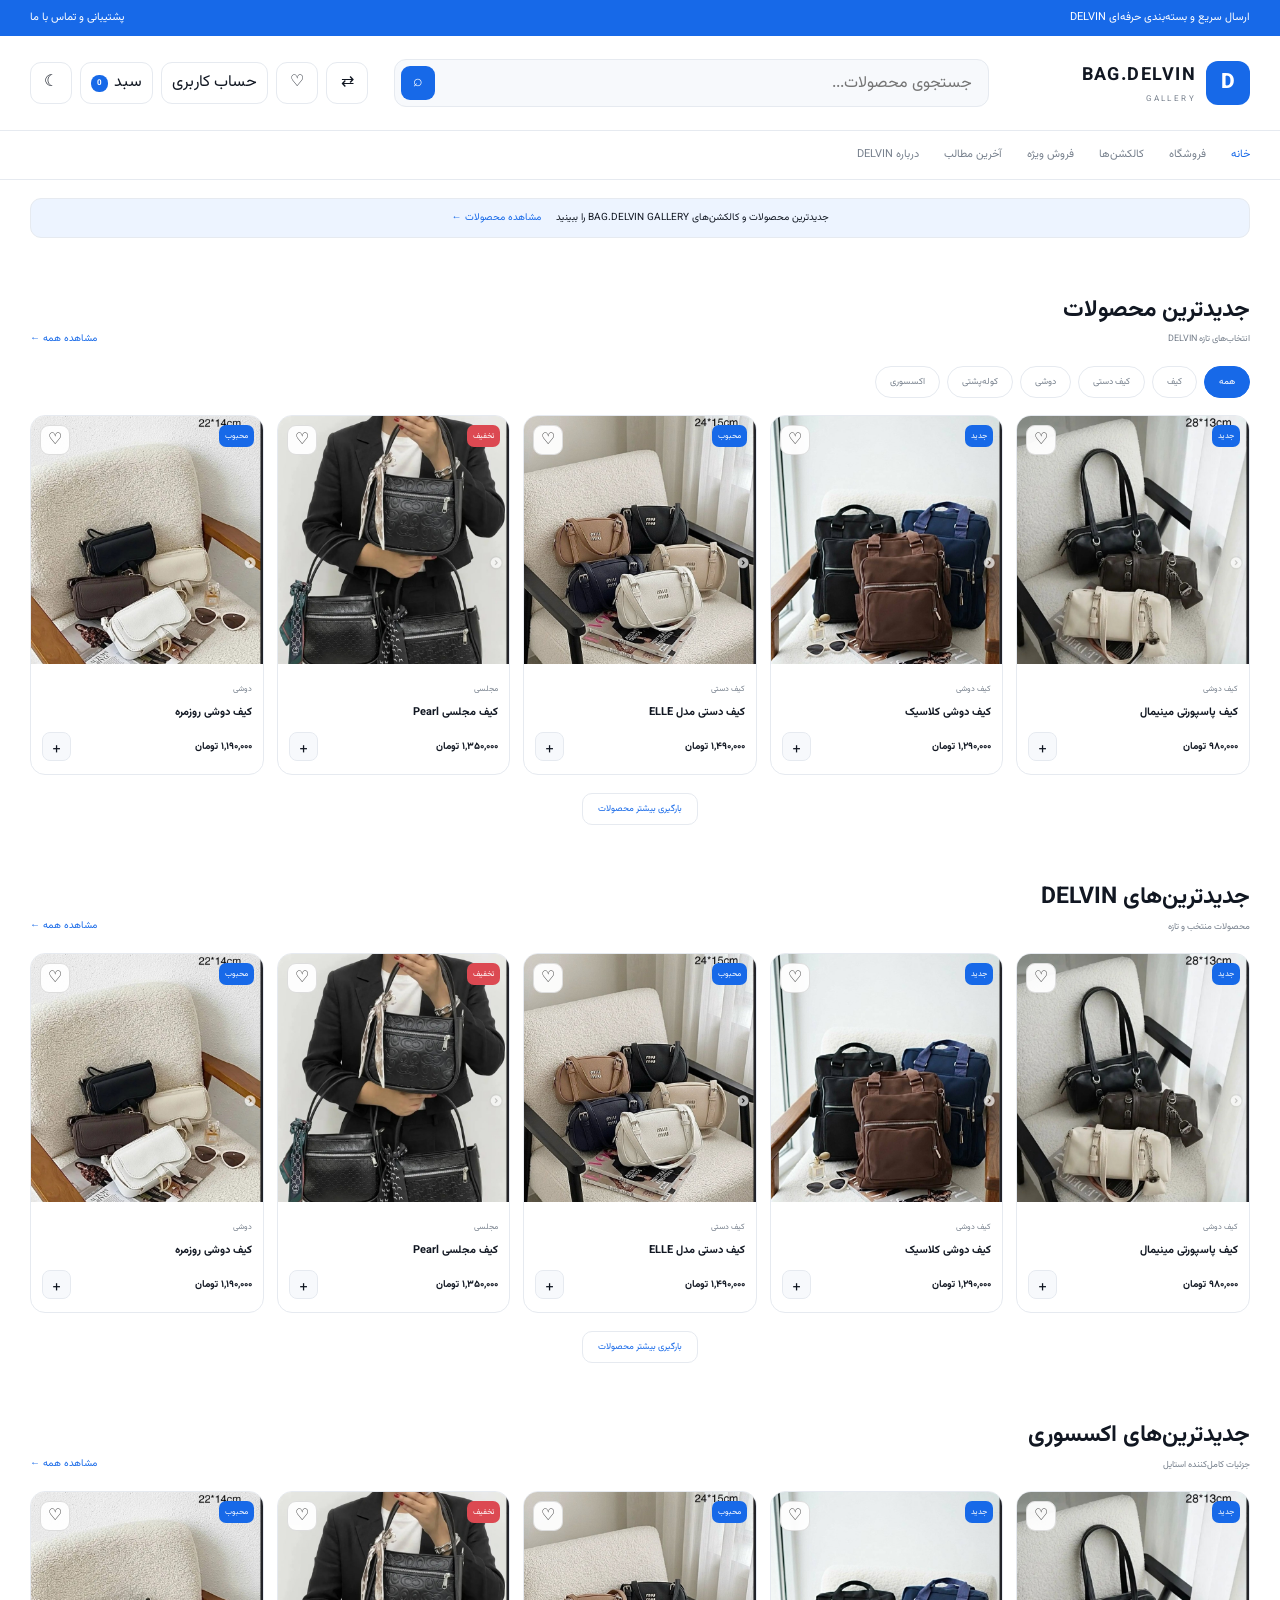
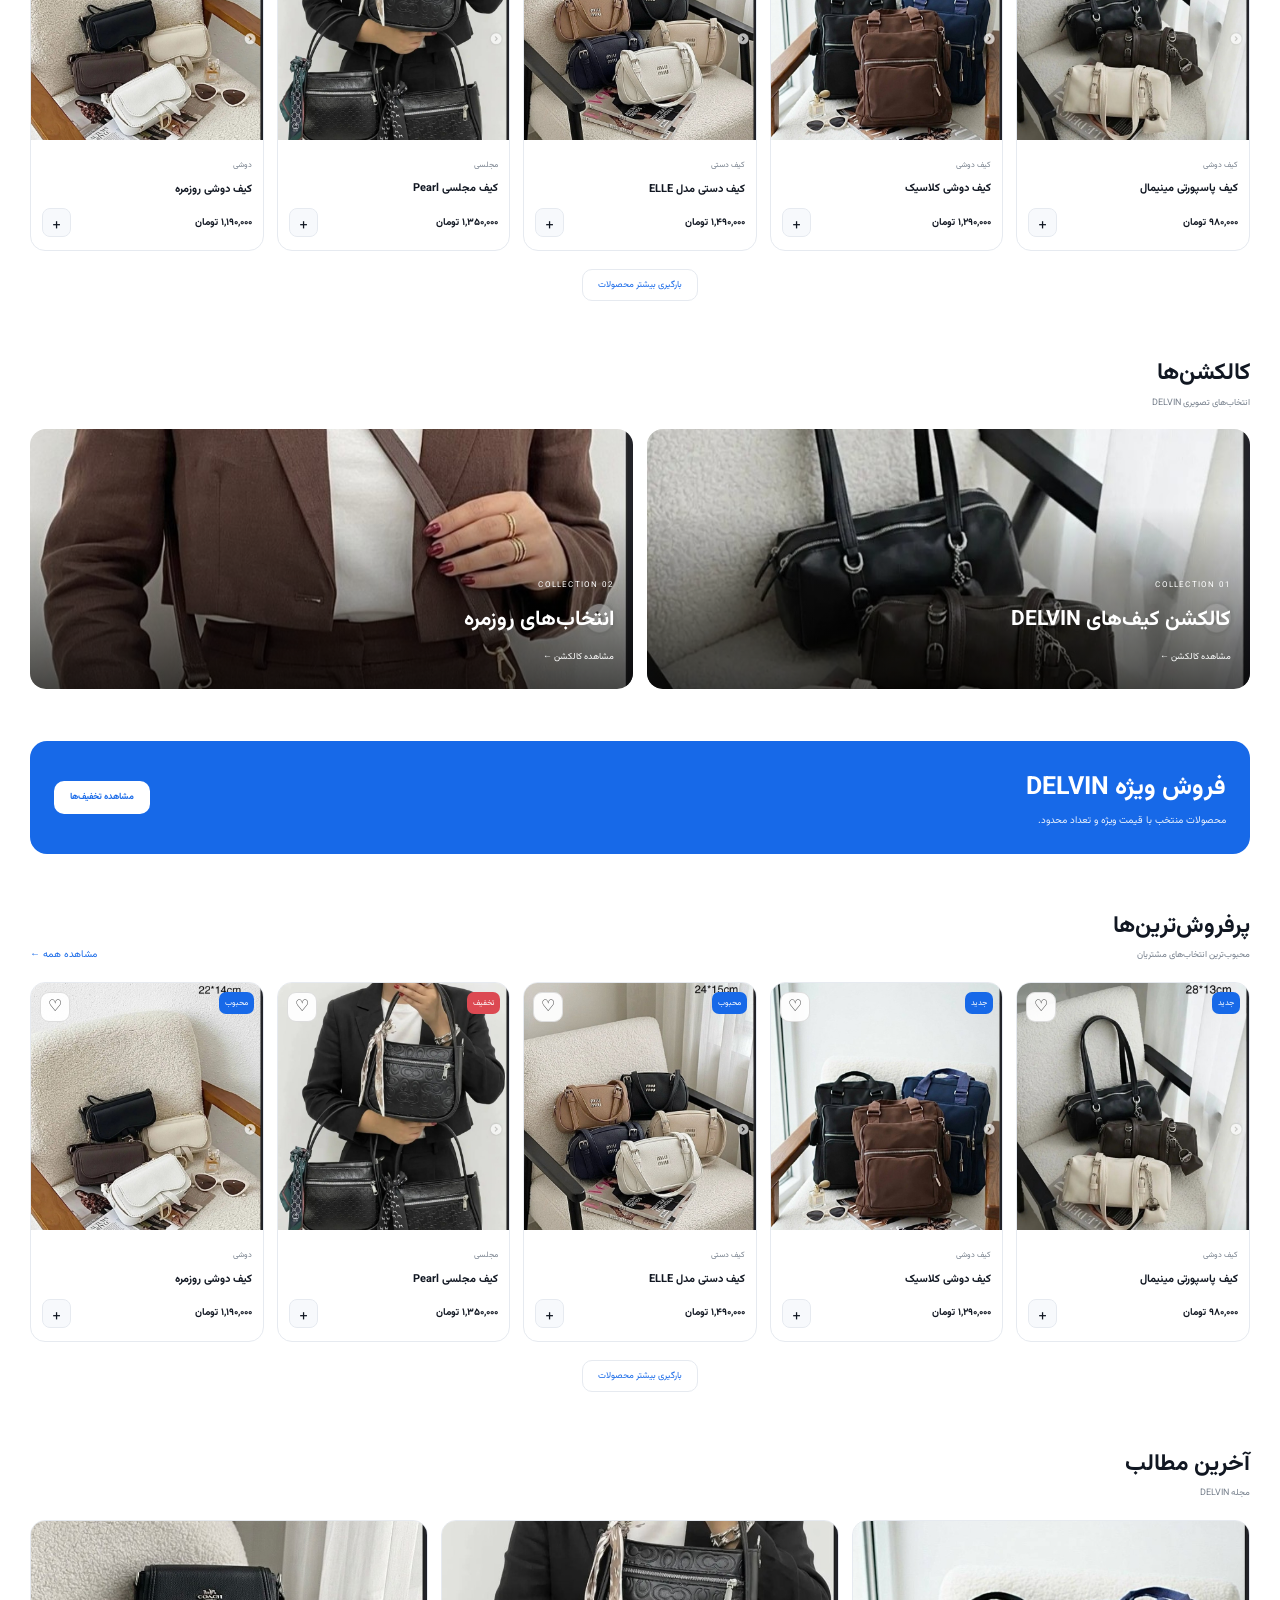
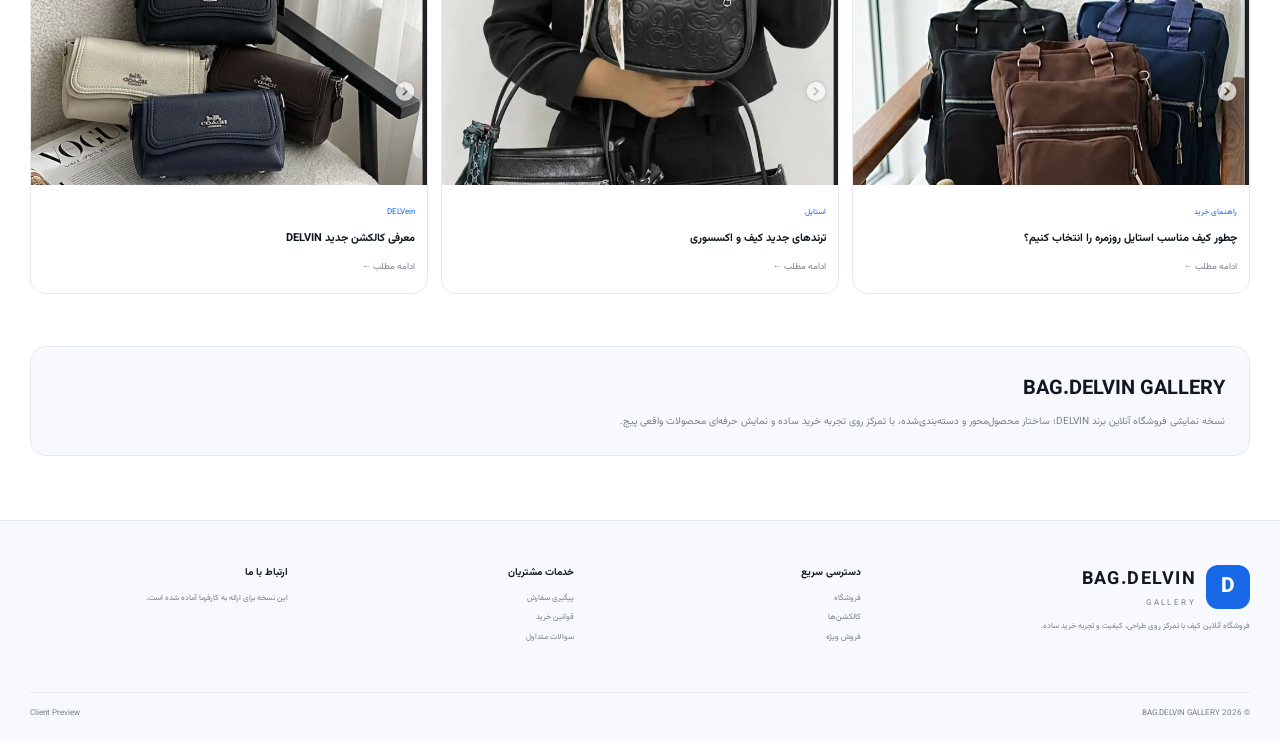
==== commit a8af2714: "Add files via upload" ====
--- a/index.html
+++ b/index.html
@@ -1,15 +1,13 @@
 <!DOCTYPE html>
 <html lang="fa" dir="rtl">
 <head>
-  <meta charset="UTF-8">
-  <meta name="viewport" content="width=device-width,initial-scale=1.0">
-  <title>BAG.DELVIN | GALLERY</title>
-  <meta name="description" content="دموی فروشگاه BAG.DELVIN GALLERY">
-  <link rel="preconnect" href="https://fonts.googleapis.com">
-  <link rel="preconnect" href="https://fonts.gstatic.com" crossorigin>
-  <!-- IRANSansX should be added locally later; fallback stack keeps the demo working on GitHub Pages -->
-  <link href="https://fonts.googleapis.com/css2?family=Vazirmatn:wght@400;500;600;700;800&display=swap" rel="stylesheet">
-  <link rel="stylesheet" href="style.css">
+<meta charset="UTF-8">
+<meta name="viewport" content="width=device-width, initial-scale=1.0">
+<title>BAG.DELVIN | GALLERY</title>
+<link rel="preconnect" href="https://fonts.googleapis.com">
+<link rel="preconnect" href="https://fonts.gstatic.com" crossorigin>
+<link href="https://fonts.googleapis.com/css2?family=Vazirmatn:wght@400;500;600;700;800&display=swap" rel="stylesheet">
+<link rel="stylesheet" href="style.css">
 </head>
 <body>
   <div class="topbar">
@@ -23,23 +21,20 @@
     <div class="container header-main">
       <a href="#" class="logo">
         <span class="logo-mark">D</span>
-        <span class="logo-copy">
-          <strong>BAG.DELVIN</strong>
-          <small>GALLERY</small>
-        </span>
+        <span class="logo-copy"><strong>BAG.DELVIN</strong><small>GALLERY</small></span>
       </a>
 
       <form class="search" id="searchForm">
-        <input id="searchInput" type="search" placeholder="جستجوی محصولات..." autocomplete="off">
+        <input id="searchInput" type="search" placeholder="جستجوی محصولات...">
         <button aria-label="جستجو">⌕</button>
       </form>
 
       <div class="actions">
-        <button class="action" title="مقایسه">⇄</button>
-        <button class="action" title="علاقه‌مندی">♡</button>
+        <button class="action">⇄</button>
+        <button class="action">♡</button>
         <button class="action account">حساب کاربری</button>
-        <button class="action cart" id="cartBtn">سبد <b id="cartCount">0</b></button>
-        <button class="action" id="themeToggle" title="تغییر تم">☾</button>
+        <button class="action cart">سبد <b id="cartCount">0</b></button>
+        <button class="action" id="themeToggle">☾</button>
       </div>
     </div>
 
@@ -49,6 +44,7 @@
         <a href="#shop">فروشگاه</a>
         <a href="#collections">کالکشن‌ها</a>
         <a href="#sale">فروش ویژه</a>
+        <a href="#blog">آخرین مطالب</a>
         <a href="#about">درباره DELVIN</a>
       </nav>
     </div>
@@ -57,20 +53,16 @@
   <main>
     <div class="container">
       <div class="notice">
-        <span>جدیدترین محصولات و کالکشن‌های DELVIN را ببینید</span>
+        <span>جدیدترین محصولات و کالکشن‌های BAG.DELVIN GALLERY را ببینید</span>
         <a href="#shop">مشاهده محصولات ←</a>
       </div>
 
       <section class="section" id="shop">
         <div class="section-head">
-          <div>
-            <h2>جدیدترین محصولات</h2>
-            <span>انتخاب‌های تازه DELVIN</span>
-          </div>
+          <div><h2>جدیدترین محصولات</h2><span>انتخاب‌های تازه DELVIN</span></div>
           <a class="section-link" href="#shop">مشاهده همه ←</a>
         </div>
-
-        <div class="tabs" data-group="main">
+        <div class="tabs">
           <button class="active" data-filter="all">همه</button>
           <button data-filter="bag">کیف</button>
           <button data-filter="handbag">کیف دستی</button>
@@ -78,135 +70,296 @@
           <button data-filter="backpack">کوله‌پشتی</button>
           <button data-filter="accessory">اکسسوری</button>
         </div>
-
         <div class="products" id="productGrid">
-          <article class="product" data-tags="all bag shoulder new" data-name="کیف دوشی مینیمال دلوبین">
-            <div class="product-image">
-              <img src="https://images.unsplash.com/photo-1591561954557-26941169b49e?auto=format&fit=crop&w=900&q=82" alt="کیف دوشی مینیمال">
-              <span class="badge">جدید</span>
-              <button class="heart">♡</button>
-            </div>
-            <div class="product-body">
-              <small>کیف دوشی</small>
-              <h3>کیف دوشی مینیمال DELVIN</h3>
-              <div class="product-bottom"><strong>۲,۴۹۰,۰۰۰ تومان</strong><button class="plus" data-product="کیف دوشی مینیمال DELVIN">+</button></div>
-            </div>
-          </article>
-
-          <article class="product" data-tags="all bag handbag new" data-name="کیف دستی مدل nova">
-            <div class="product-image">
-              <img src="https://images.unsplash.com/photo-1584917865442-de89df76afd3?auto=format&fit=crop&w=900&q=82" alt="کیف دستی NOVA">
-              <span class="badge">جدید</span>
-              <button class="heart">♡</button>
-            </div>
-            <div class="product-body">
-              <small>کیف دستی</small>
-              <h3>کیف دستی مدل NOVA</h3>
-              <div class="product-bottom"><strong>۲,۹۵۰,۰۰۰ تومان</strong><button class="plus" data-product="کیف دستی مدل NOVA">+</button></div>
-            </div>
-          </article>
-
-          <article class="product" data-tags="all backpack new" data-name="کوله پشتی روزمره">
-            <div class="product-image">
-              <img src="https://images.unsplash.com/photo-1553062407-98eeb64c6a62?auto=format&fit=crop&w=900&q=82" alt="کوله پشتی روزمره">
-              <span class="badge">جدید</span>
-              <button class="heart">♡</button>
-            </div>
-            <div class="product-body">
-              <small>کوله‌پشتی</small>
-              <h3>کوله‌پشتی روزمره</h3>
-              <div class="product-bottom"><strong>۱,۷۵۰,۰۰۰ تومان</strong><button class="plus" data-product="کوله‌پشتی روزمره">+</button></div>
-            </div>
-          </article>
-
-          <article class="product" data-tags="all bag handbag sale" data-name="کیف مجلسی pearl">
-            <div class="product-image">
-              <img src="https://images.unsplash.com/photo-1594223274512-ad4803739b7c?auto=format&fit=crop&w=900&q=82" alt="کیف مجلسی Pearl">
-              <span class="badge sale">تخفیف</span>
-              <button class="heart">♡</button>
-            </div>
-            <div class="product-body">
-              <small>مجلسی</small>
-              <h3>کیف مجلسی PEARL</h3>
-              <div class="product-bottom"><strong>۲,۱۵۰,۰۰۰ تومان</strong><button class="plus" data-product="کیف مجلسی PEARL">+</button></div>
-            </div>
-          </article>
-
-          <article class="product" data-tags="all bag shoulder sale" data-name="کیف دوشی noir">
-            <div class="product-image">
-              <img src="https://images.unsplash.com/photo-1548036328-c9fa89d128fa?auto=format&fit=crop&w=900&q=82" alt="کیف دوشی Noir">
-              <span class="badge sale">تخفیف</span>
-              <button class="heart">♡</button>
-            </div>
-            <div class="product-body">
-              <small>دوشی</small>
-              <h3>کیف دوشی NOIR</h3>
-              <div class="product-bottom"><strong>۱,۷۹۰,۰۰۰ تومان</strong><button class="plus" data-product="کیف دوشی NOIR">+</button></div>
-            </div>
-          </article>
-        </div>
-
-        <button class="more">بارگیری بیشتر محصولات</button>
+          
+      <article class="product">
+        <div class="product-image">
+          <img src="assets/images/delvin-01.jpg" alt="کیف پاسپورتی مینیمال">
+          <span class="badge">جدید</span>
+          <button class="heart" type="button" aria-label="علاقه‌مندی">♡</button>
+        </div>
+        <div class="product-body">
+          <small>کیف دوشی</small>
+          <h3>کیف پاسپورتی مینیمال</h3>
+          <div class="product-bottom">
+            <strong>۹۸۰,۰۰۰ تومان</strong>
+            <button class="plus" type="button" data-product="کیف پاسپورتی مینیمال">+</button>
+          </div>
+        </div>
+      </article>
+    
+
+      <article class="product">
+        <div class="product-image">
+          <img src="assets/images/delvin-02.jpg" alt="کیف دوشی کلاسیک">
+          <span class="badge">جدید</span>
+          <button class="heart" type="button" aria-label="علاقه‌مندی">♡</button>
+        </div>
+        <div class="product-body">
+          <small>کیف دوشی</small>
+          <h3>کیف دوشی کلاسیک</h3>
+          <div class="product-bottom">
+            <strong>۱,۲۹۰,۰۰۰ تومان</strong>
+            <button class="plus" type="button" data-product="کیف دوشی کلاسیک">+</button>
+          </div>
+        </div>
+      </article>
+    
+
+      <article class="product">
+        <div class="product-image">
+          <img src="assets/images/delvin-03.jpg" alt="کیف دستی مدل ELLE">
+          <span class="badge">محبوب</span>
+          <button class="heart" type="button" aria-label="علاقه‌مندی">♡</button>
+        </div>
+        <div class="product-body">
+          <small>کیف دستی</small>
+          <h3>کیف دستی مدل ELLE</h3>
+          <div class="product-bottom">
+            <strong>۱,۴۹۰,۰۰۰ تومان</strong>
+            <button class="plus" type="button" data-product="کیف دستی مدل ELLE">+</button>
+          </div>
+        </div>
+      </article>
+    
+
+      <article class="product">
+        <div class="product-image">
+          <img src="assets/images/delvin-04.jpg" alt="کیف مجلسی Pearl">
+          <span class="badge sale">تخفیف</span>
+          <button class="heart" type="button" aria-label="علاقه‌مندی">♡</button>
+        </div>
+        <div class="product-body">
+          <small>مجلسی</small>
+          <h3>کیف مجلسی Pearl</h3>
+          <div class="product-bottom">
+            <strong>۱,۳۵۰,۰۰۰ تومان</strong>
+            <button class="plus" type="button" data-product="کیف مجلسی Pearl">+</button>
+          </div>
+        </div>
+      </article>
+    
+
+      <article class="product">
+        <div class="product-image">
+          <img src="assets/images/delvin-05.jpg" alt="کیف دوشی روزمره">
+          <span class="badge">محبوب</span>
+          <button class="heart" type="button" aria-label="علاقه‌مندی">♡</button>
+        </div>
+        <div class="product-body">
+          <small>دوشی</small>
+          <h3>کیف دوشی روزمره</h3>
+          <div class="product-bottom">
+            <strong>۱,۱۹۰,۰۰۰ تومان</strong>
+            <button class="plus" type="button" data-product="کیف دوشی روزمره">+</button>
+          </div>
+        </div>
+      </article>
+    
+        </div>
+        <button class="more" type="button">بارگیری بیشتر محصولات</button>
       </section>
 
       <section class="section">
         <div class="section-head">
-          <div>
-            <h2>محبوب‌ترین‌ها</h2>
-            <span>انتخاب مشتریان</span>
-          </div>
+          <div><h2>جدیدترین‌های DELVIN</h2><span>محصولات منتخب و تازه</span></div>
           <a class="section-link" href="#shop">مشاهده همه ←</a>
         </div>
         <div class="products">
-          <article class="product" data-name="کیف کلاسیک black edition">
-            <div class="product-image">
-              <img src="https://images.unsplash.com/photo-1594223274512-ad4803739b7c?auto=format&fit=crop&w=900&q=82" alt="کیف کلاسیک">
-              <span class="badge sale">۱۵٪</span><button class="heart">♡</button>
-            </div>
-            <div class="product-body"><small>کیف</small><h3>کیف کلاسیک Black Edition</h3><div class="product-bottom"><strong>۲,۷۵۰,۰۰۰ تومان</strong><button class="plus" data-product="کیف کلاسیک Black Edition">+</button></div></div>
-          </article>
-          <article class="product" data-name="کیف دستی nova">
-            <div class="product-image">
-              <img src="https://images.unsplash.com/photo-1584917865442-de89df76afd3?auto=format&fit=crop&w=900&q=82" alt="کیف دستی">
-              <span class="badge">محبوب</span><button class="heart">♡</button>
-            </div>
-            <div class="product-body"><small>کیف دستی</small><h3>کیف دستی NOVA</h3><div class="product-bottom"><strong>۲,۹۵۰,۰۰۰ تومان</strong><button class="plus" data-product="کیف دستی NOVA">+</button></div></div>
-          </article>
-          <article class="product" data-name="کوله شهری">
-            <div class="product-image">
-              <img src="https://images.unsplash.com/photo-1553062407-98eeb64c6a62?auto=format&fit=crop&w=900&q=82" alt="کوله شهری">
-              <span class="badge">محبوب</span><button class="heart">♡</button>
-            </div>
-            <div class="product-body"><small>کوله‌پشتی</small><h3>کوله شهری Urban</h3><div class="product-bottom"><strong>۱,۸۹۰,۰۰۰ تومان</strong><button class="plus" data-product="کوله شهری Urban">+</button></div></div>
-          </article>
-          <article class="product" data-name="کیف دوشی noir">
-            <div class="product-image">
-              <img src="https://images.unsplash.com/photo-1548036328-c9fa89d128fa?auto=format&fit=crop&w=900&q=82" alt="کیف دوشی">
-              <span class="badge sale">تخفیف</span><button class="heart">♡</button>
-            </div>
-            <div class="product-body"><small>دوشی</small><h3>کیف دوشی NOIR</h3><div class="product-bottom"><strong>۱,۷۹۰,۰۰۰ تومان</strong><button class="plus" data-product="کیف دوشی NOIR">+</button></div></div>
-          </article>
-          <article class="product" data-name="کیف مجلسی pearl">
-            <div class="product-image">
-              <img src="https://images.unsplash.com/photo-1594223274512-ad4803739b7c?auto=format&fit=crop&w=900&q=82" alt="کیف مجلسی">
-              <span class="badge sale">تخفیف</span><button class="heart">♡</button>
-            </div>
-            <div class="product-body"><small>مجلسی</small><h3>کیف مجلسی PEARL</h3><div class="product-bottom"><strong>۲,۱۵۰,۰۰۰ تومان</strong><button class="plus" data-product="کیف مجلسی PEARL">+</button></div></div>
-          </article>
-        </div>
-        <button class="more">بارگیری بیشتر محصولات</button>
+          
+      <article class="product">
+        <div class="product-image">
+          <img src="assets/images/delvin-01.jpg" alt="کیف پاسپورتی مینیمال">
+          <span class="badge">جدید</span>
+          <button class="heart" type="button" aria-label="علاقه‌مندی">♡</button>
+        </div>
+        <div class="product-body">
+          <small>کیف دوشی</small>
+          <h3>کیف پاسپورتی مینیمال</h3>
+          <div class="product-bottom">
+            <strong>۹۸۰,۰۰۰ تومان</strong>
+            <button class="plus" type="button" data-product="کیف پاسپورتی مینیمال">+</button>
+          </div>
+        </div>
+      </article>
+    
+
+      <article class="product">
+        <div class="product-image">
+          <img src="assets/images/delvin-02.jpg" alt="کیف دوشی کلاسیک">
+          <span class="badge">جدید</span>
+          <button class="heart" type="button" aria-label="علاقه‌مندی">♡</button>
+        </div>
+        <div class="product-body">
+          <small>کیف دوشی</small>
+          <h3>کیف دوشی کلاسیک</h3>
+          <div class="product-bottom">
+            <strong>۱,۲۹۰,۰۰۰ تومان</strong>
+            <button class="plus" type="button" data-product="کیف دوشی کلاسیک">+</button>
+          </div>
+        </div>
+      </article>
+    
+
+      <article class="product">
+        <div class="product-image">
+          <img src="assets/images/delvin-03.jpg" alt="کیف دستی مدل ELLE">
+          <span class="badge">محبوب</span>
+          <button class="heart" type="button" aria-label="علاقه‌مندی">♡</button>
+        </div>
+        <div class="product-body">
+          <small>کیف دستی</small>
+          <h3>کیف دستی مدل ELLE</h3>
+          <div class="product-bottom">
+            <strong>۱,۴۹۰,۰۰۰ تومان</strong>
+            <button class="plus" type="button" data-product="کیف دستی مدل ELLE">+</button>
+          </div>
+        </div>
+      </article>
+    
+
+      <article class="product">
+        <div class="product-image">
+          <img src="assets/images/delvin-04.jpg" alt="کیف مجلسی Pearl">
+          <span class="badge sale">تخفیف</span>
+          <button class="heart" type="button" aria-label="علاقه‌مندی">♡</button>
+        </div>
+        <div class="product-body">
+          <small>مجلسی</small>
+          <h3>کیف مجلسی Pearl</h3>
+          <div class="product-bottom">
+            <strong>۱,۳۵۰,۰۰۰ تومان</strong>
+            <button class="plus" type="button" data-product="کیف مجلسی Pearl">+</button>
+          </div>
+        </div>
+      </article>
+    
+
+      <article class="product">
+        <div class="product-image">
+          <img src="assets/images/delvin-05.jpg" alt="کیف دوشی روزمره">
+          <span class="badge">محبوب</span>
+          <button class="heart" type="button" aria-label="علاقه‌مندی">♡</button>
+        </div>
+        <div class="product-body">
+          <small>دوشی</small>
+          <h3>کیف دوشی روزمره</h3>
+          <div class="product-bottom">
+            <strong>۱,۱۹۰,۰۰۰ تومان</strong>
+            <button class="plus" type="button" data-product="کیف دوشی روزمره">+</button>
+          </div>
+        </div>
+      </article>
+    
+        </div>
+        <button class="more" type="button">بارگیری بیشتر محصولات</button>
+      </section>
+
+      <section class="section">
+        <div class="section-head">
+          <div><h2>جدیدترین‌های اکسسوری</h2><span>جزئیات کامل‌کننده استایل</span></div>
+          <a class="section-link" href="#shop">مشاهده همه ←</a>
+        </div>
+        <div class="products">
+          
+      <article class="product">
+        <div class="product-image">
+          <img src="assets/images/delvin-01.jpg" alt="کیف پاسپورتی مینیمال">
+          <span class="badge">جدید</span>
+          <button class="heart" type="button" aria-label="علاقه‌مندی">♡</button>
+        </div>
+        <div class="product-body">
+          <small>کیف دوشی</small>
+          <h3>کیف پاسپورتی مینیمال</h3>
+          <div class="product-bottom">
+            <strong>۹۸۰,۰۰۰ تومان</strong>
+            <button class="plus" type="button" data-product="کیف پاسپورتی مینیمال">+</button>
+          </div>
+        </div>
+      </article>
+    
+
+      <article class="product">
+        <div class="product-image">
+          <img src="assets/images/delvin-02.jpg" alt="کیف دوشی کلاسیک">
+          <span class="badge">جدید</span>
+          <button class="heart" type="button" aria-label="علاقه‌مندی">♡</button>
+        </div>
+        <div class="product-body">
+          <small>کیف دوشی</small>
+          <h3>کیف دوشی کلاسیک</h3>
+          <div class="product-bottom">
+            <strong>۱,۲۹۰,۰۰۰ تومان</strong>
+            <button class="plus" type="button" data-product="کیف دوشی کلاسیک">+</button>
+          </div>
+        </div>
+      </article>
+    
+
+      <article class="product">
+        <div class="product-image">
+          <img src="assets/images/delvin-03.jpg" alt="کیف دستی مدل ELLE">
+          <span class="badge">محبوب</span>
+          <button class="heart" type="button" aria-label="علاقه‌مندی">♡</button>
+        </div>
+        <div class="product-body">
+          <small>کیف دستی</small>
+          <h3>کیف دستی مدل ELLE</h3>
+          <div class="product-bottom">
+            <strong>۱,۴۹۰,۰۰۰ تومان</strong>
+            <button class="plus" type="button" data-product="کیف دستی مدل ELLE">+</button>
+          </div>
+        </div>
+      </article>
+    
+
+      <article class="product">
+        <div class="product-image">
+          <img src="assets/images/delvin-04.jpg" alt="کیف مجلسی Pearl">
+          <span class="badge sale">تخفیف</span>
+          <button class="heart" type="button" aria-label="علاقه‌مندی">♡</button>
+        </div>
+        <div class="product-body">
+          <small>مجلسی</small>
+          <h3>کیف مجلسی Pearl</h3>
+          <div class="product-bottom">
+            <strong>۱,۳۵۰,۰۰۰ تومان</strong>
+            <button class="plus" type="button" data-product="کیف مجلسی Pearl">+</button>
+          </div>
+        </div>
+      </article>
+    
+
+      <article class="product">
+        <div class="product-image">
+          <img src="assets/images/delvin-05.jpg" alt="کیف دوشی روزمره">
+          <span class="badge">محبوب</span>
+          <button class="heart" type="button" aria-label="علاقه‌مندی">♡</button>
+        </div>
+        <div class="product-body">
+          <small>دوشی</small>
+          <h3>کیف دوشی روزمره</h3>
+          <div class="product-bottom">
+            <strong>۱,۱۹۰,۰۰۰ تومان</strong>
+            <button class="plus" type="button" data-product="کیف دوشی روزمره">+</button>
+          </div>
+        </div>
+      </article>
+    
+        </div>
+        <button class="more" type="button">بارگیری بیشتر محصولات</button>
       </section>
 
       <section class="section" id="collections">
-        <div class="section-head"><div><h2>کالکشن‌ها</h2><span>انتخاب‌های ویژه DELVIN</span></div></div>
+        <div class="section-head"><div><h2>کالکشن‌ها</h2><span>انتخاب‌های تصویری DELVIN</span></div></div>
         <div class="collections">
           <a class="collection" href="#shop">
-            <img src="https://images.unsplash.com/photo-1591561954557-26941169b49e?auto=format&fit=crop&w=1400&q=82" alt="کالکشن کیف">
+            <img src="assets/images/delvin-01.jpg" alt="کالکشن DELVIN">
             <div class="overlay"></div>
             <div class="collection-text"><small>COLLECTION 01</small><h3>کالکشن کیف‌های DELVIN</h3><span>مشاهده کالکشن ←</span></div>
           </a>
           <a class="collection" href="#shop">
-            <img src="https://images.unsplash.com/photo-1553062407-98eeb64c6a62?auto=format&fit=crop&w=1400&q=82" alt="کالکشن روزمره">
+            <img src="assets/images/delvin-06.jpg" alt="کالکشن روزمره">
             <div class="overlay"></div>
             <div class="collection-text"><small>COLLECTION 02</small><h3>انتخاب‌های روزمره</h3><span>مشاهده کالکشن ←</span></div>
           </a>
@@ -221,21 +374,111 @@
       </section>
 
       <section class="section">
-        <div class="benefits">
-          <div><b>✓</b><strong>ضمانت اصالت کالا</strong><span>خرید مطمئن و شفاف</span></div>
-          <div><b>↗</b><strong>ارسال سریع</strong><span>پردازش سفارش در سریع‌ترین زمان</span></div>
-          <div><b>◉</b><strong>پشتیبانی</strong><span>پاسخ‌گویی قبل و بعد از خرید</span></div>
-          <div><b>♡</b><strong>تنوع محصول</strong><span>مدل‌های کاربردی و خاص</span></div>
+        <div class="section-head">
+          <div><h2>پرفروش‌ترین‌ها</h2><span>محبوب‌ترین انتخاب‌های مشتریان</span></div>
+          <a class="section-link" href="#shop">مشاهده همه ←</a>
+        </div>
+        <div class="products">
+      <article class="product">
+        <div class="product-image">
+          <img src="assets/images/delvin-01.jpg" alt="کیف پاسپورتی مینیمال">
+          <span class="badge">جدید</span>
+          <button class="heart" type="button" aria-label="علاقه‌مندی">♡</button>
+        </div>
+        <div class="product-body">
+          <small>کیف دوشی</small>
+          <h3>کیف پاسپورتی مینیمال</h3>
+          <div class="product-bottom">
+            <strong>۹۸۰,۰۰۰ تومان</strong>
+            <button class="plus" type="button" data-product="کیف پاسپورتی مینیمال">+</button>
+          </div>
+        </div>
+      </article>
+    
+
+      <article class="product">
+        <div class="product-image">
+          <img src="assets/images/delvin-02.jpg" alt="کیف دوشی کلاسیک">
+          <span class="badge">جدید</span>
+          <button class="heart" type="button" aria-label="علاقه‌مندی">♡</button>
+        </div>
+        <div class="product-body">
+          <small>کیف دوشی</small>
+          <h3>کیف دوشی کلاسیک</h3>
+          <div class="product-bottom">
+            <strong>۱,۲۹۰,۰۰۰ تومان</strong>
+            <button class="plus" type="button" data-product="کیف دوشی کلاسیک">+</button>
+          </div>
+        </div>
+      </article>
+    
+
+      <article class="product">
+        <div class="product-image">
+          <img src="assets/images/delvin-03.jpg" alt="کیف دستی مدل ELLE">
+          <span class="badge">محبوب</span>
+          <button class="heart" type="button" aria-label="علاقه‌مندی">♡</button>
+        </div>
+        <div class="product-body">
+          <small>کیف دستی</small>
+          <h3>کیف دستی مدل ELLE</h3>
+          <div class="product-bottom">
+            <strong>۱,۴۹۰,۰۰۰ تومان</strong>
+            <button class="plus" type="button" data-product="کیف دستی مدل ELLE">+</button>
+          </div>
+        </div>
+      </article>
+    
+
+      <article class="product">
+        <div class="product-image">
+          <img src="assets/images/delvin-04.jpg" alt="کیف مجلسی Pearl">
+          <span class="badge sale">تخفیف</span>
+          <button class="heart" type="button" aria-label="علاقه‌مندی">♡</button>
+        </div>
+        <div class="product-body">
+          <small>مجلسی</small>
+          <h3>کیف مجلسی Pearl</h3>
+          <div class="product-bottom">
+            <strong>۱,۳۵۰,۰۰۰ تومان</strong>
+            <button class="plus" type="button" data-product="کیف مجلسی Pearl">+</button>
+          </div>
+        </div>
+      </article>
+    
+
+      <article class="product">
+        <div class="product-image">
+          <img src="assets/images/delvin-05.jpg" alt="کیف دوشی روزمره">
+          <span class="badge">محبوب</span>
+          <button class="heart" type="button" aria-label="علاقه‌مندی">♡</button>
+        </div>
+        <div class="product-body">
+          <small>دوشی</small>
+          <h3>کیف دوشی روزمره</h3>
+          <div class="product-bottom">
+            <strong>۱,۱۹۰,۰۰۰ تومان</strong>
+            <button class="plus" type="button" data-product="کیف دوشی روزمره">+</button>
+          </div>
+        </div>
+      </article>
+    </div>
+        <button class="more" type="button">بارگیری بیشتر محصولات</button>
+      </section>
+
+      <section class="section" id="blog">
+        <div class="section-head"><div><h2>آخرین مطالب</h2><span>مجله DELVIN</span></div></div>
+        <div class="blog-grid">
+          <article class="blog-card"><img src="assets/images/delvin-02.jpg" alt=""><div><small>راهنمای خرید</small><h3>چطور کیف مناسب استایل روزمره را انتخاب کنیم؟</h3><a href="#">ادامه مطلب ←</a></div></article>
+          <article class="blog-card"><img src="assets/images/delvin-04.jpg" alt=""><div><small>استایل</small><h3>ترندهای جدید کیف و اکسسوری</h3><a href="#">ادامه مطلب ←</a></div></article>
+          <article class="blog-card"><img src="assets/images/delvin-07.jpg" alt=""><div><small>DELVein</small><h3>معرفی کالکشن جدید DELVIN</h3><a href="#">ادامه مطلب ←</a></div></article>
         </div>
       </section>
 
       <section class="section" id="about">
         <div class="about">
-          <h2>درباره BAG.DELVIN GALLERY</h2>
-          <p>
-            این صفحه نسخه‌ی دمو برای ارائه به کارفرماست. ساختار اصلی فروشگاه بر اساس یک چیدمان
-            فروشگاهی، دسته‌بندی‌محور و محصول‌محور طراحی شده و در نسخه WordPress به WooCommerce متصل خواهد شد.
-          </p>
+          <h2>BAG.DELVIN GALLERY</h2>
+          <p>نسخه نمایشی فروشگاه آنلاین برند DELVIN؛ ساختار محصول‌محور و دسته‌بندی‌شده، با تمرکز روی تجربه خرید ساده و نمایش حرفه‌ای محصولات واقعی پیج.</p>
         </div>
       </section>
     </div>
@@ -244,19 +487,15 @@
   <footer id="support">
     <div class="container footer-grid">
       <div>
-        <div class="logo">
-          <span class="logo-mark">D</span>
-          <span class="logo-copy"><strong>BAG.DELVIN</strong><small>GALLERY</small></span>
-        </div>
+        <div class="logo"><span class="logo-mark">D</span><span class="logo-copy"><strong>BAG.DELVIN</strong><small>GALLERY</small></span></div>
         <p>فروشگاه آنلاین کیف با تمرکز روی طراحی، کیفیت و تجربه خرید ساده.</p>
       </div>
       <div><h4>دسترسی سریع</h4><a href="#shop">فروشگاه</a><a href="#collections">کالکشن‌ها</a><a href="#sale">فروش ویژه</a></div>
       <div><h4>خدمات مشتریان</h4><a href="#">پیگیری سفارش</a><a href="#">قوانین خرید</a><a href="#">سوالات متداول</a></div>
-      <div><h4>ارتباط با ما</h4><p>اطلاعات واقعی پیج و شبکه‌های اجتماعی در نسخه نهایی جایگزین می‌شوند.</p></div>
+      <div><h4>ارتباط با ما</h4><p>این نسخه برای ارائه به کارفرما آماده شده است.</p></div>
     </div>
-    <div class="container footer-bottom"><span>© 2026 BAG.DELVIN GALLERY</span><span>Demo Version</span></div>
+    <div class="container footer-bottom"><span>© 2026 BAG.DELVIN GALLERY</span><span>Client Preview</span></div>
   </footer>
-
   <div class="toast" id="toast"></div>
   <script src="script.js"></script>
 </body>
--- a/style.css
+++ b/style.css
@@ -1,98 +1,17 @@
 
-:root {
-  --primary:#1769e8; --primary-dark:#0e54bf; --soft:#edf4ff;
-  --bg:#fff; --surface:#f7f9fc; --text:#111722; --muted:#77808d;
-  --border:#e6eaf0; --shadow:0 18px 45px rgba(18,38,72,.08);
-}
-body.dark {
-  --primary:#fff; --primary-dark:#eceff5; --soft:#1b2028;
-  --bg:#090c11; --surface:#10151c; --text:#f6f8fb; --muted:#99a3b0;
-  --border:rgba(255,255,255,.08); --shadow:0 18px 45px rgba(0,0,0,.28);
-}
-*{box-sizing:border-box}
-html{scroll-behavior:smooth}
-body{
-  margin:0; background:var(--bg); color:var(--text);
-  font-family:"IRANSansX","IRANSans","Vazirmatn",Tahoma,sans-serif;
-  line-height:1.8; transition:.25s;
-}
-a{color:inherit;text-decoration:none}
-button,input{font:inherit}
-button{cursor:pointer}
-img{display:block;width:100%}
-.container{width:min(1220px,calc(100% - 36px));margin:auto}
-.topbar{background:var(--primary);color:#fff;font-size:11px}
-.topbar-inner{min-height:36px;display:flex;align-items:center;justify-content:space-between;gap:20px}
-.header{background:var(--bg);border-bottom:1px solid var(--border);position:sticky;top:0;z-index:20;backdrop-filter:blur(14px)}
-.header-main{min-height:94px;display:grid;grid-template-columns:235px 1fr auto;gap:26px;align-items:center}
-.logo{display:flex;align-items:center;gap:10px}
-.logo-mark{width:44px;height:44px;border-radius:12px;background:var(--primary);color:#fff;display:grid;place-items:center;font-size:21px;font-weight:800}
-.logo-copy strong{display:block;letter-spacing:.08em;font-size:19px;line-height:1.1}
-.logo-copy small{display:block;color:var(--muted);letter-spacing:.28em;font-size:9px;margin-top:4px}
-.search{position:relative}
-.search input{width:100%;height:48px;border:1px solid var(--border);border-radius:12px;background:var(--surface);color:var(--text);padding:0 18px 0 50px;outline:none}
-.search button{position:absolute;left:7px;top:7px;width:34px;height:34px;border:0;border-radius:10px;background:var(--primary);color:#fff}
-.actions{display:flex;gap:8px;align-items:center}
-.action{height:42px;min-width:42px;border:1px solid var(--border);border-radius:11px;background:var(--bg);color:var(--text);display:inline-flex;align-items:center;justify-content:center;gap:6px;padding:0 10px}
-.cart b{min-width:18px;height:18px;border-radius:8px;background:var(--primary);color:#fff;font-size:9px;display:grid;place-items:center}
-.nav-wrap{border-top:1px solid var(--border)}
-.nav{min-height:48px;display:flex;align-items:center;gap:25px;overflow:auto}
-.nav a{font-size:12px;color:var(--muted);white-space:nowrap}
-.nav a.active,.nav a:hover{color:var(--primary)}
-.notice{margin-top:18px;border:1px solid var(--border);background:var(--soft);border-radius:11px;padding:10px 15px;display:flex;justify-content:center;gap:17px;font-size:11px}
-.notice a{color:var(--primary)}
-.section{padding-top:52px}
-.section-head{display:flex;justify-content:space-between;align-items:end;gap:18px;margin-bottom:18px}
-.section-head h2{margin:0;font-size:24px;line-height:1.3}
-.section-head span{display:block;color:var(--muted);font-size:10px;margin-top:4px}
-.section-link{color:var(--primary);font-size:11px}
-.tabs{display:flex;gap:7px;overflow:auto;padding-bottom:6px;margin-bottom:18px}
-.tabs button{border:1px solid var(--border);background:var(--bg);color:var(--muted);border-radius:999px;padding:7px 14px;font-size:10px;white-space:nowrap}
-.tabs button.active{background:var(--primary);border-color:var(--primary);color:#fff}
-.products{display:grid;grid-template-columns:repeat(5,1fr);gap:13px}
-.product{border:1px solid var(--border);border-radius:15px;background:var(--bg);overflow:hidden;transition:.2s}
-.product:hover{transform:translateY(-3px);box-shadow:var(--shadow)}
-.product-image{position:relative;aspect-ratio:1/1.06;background:var(--surface);overflow:hidden}
-.product-image img{height:100%;object-fit:cover;transition:.35s}
-.product:hover .product-image img{transform:scale(1.035)}
-.badge{position:absolute;top:10px;right:10px;background:var(--primary);color:#fff;padding:4px 7px;border-radius:7px;font-size:8px}
-.badge.sale{background:#df4750}
-.heart{position:absolute;top:10px;left:10px;border:1px solid #ddd;background:rgba(255,255,255,.92);width:31px;height:31px;border-radius:9px;color:#1c2430}
-.product-body{padding:11px 12px 14px}
-.product-body small{color:var(--muted);font-size:9px}
-.product-body h3{font-size:12px;line-height:1.7;margin:2px 0 0}
-.product-bottom{display:flex;justify-content:space-between;align-items:center;gap:8px;margin-top:9px}
-.product-bottom strong{font-size:11px}
-.plus{width:31px;height:31px;border:1px solid var(--border);background:var(--surface);border-radius:9px;color:var(--text);font-size:18px}
-.more{display:block;margin:19px auto 0;border:1px solid var(--border);background:var(--bg);color:var(--primary);border-radius:10px;padding:8px 16px;font-size:10px}
-.collections{display:grid;grid-template-columns:1fr 1fr;gap:14px}
-.collection{position:relative;height:265px;border-radius:17px;overflow:hidden}
-.collection img{height:100%;object-fit:cover}
-.overlay{position:absolute;inset:0;background:linear-gradient(180deg,transparent 25%,rgba(0,0,0,.68))}
-.collection-text{position:absolute;right:20px;bottom:18px;color:#fff}
-.collection-text small{opacity:.8;letter-spacing:.18em}
-.collection-text h3{font-size:23px;margin:3px 0}
-.collection-text span{font-size:10px}
-.sale-banner{border-radius:17px;background:var(--primary);color:#fff;padding:25px;display:flex;justify-content:space-between;align-items:center;gap:20px}
-.sale-banner h2{margin:0;font-size:27px}
-.sale-banner p{margin:2px 0 0;font-size:11px;opacity:.9}
-.sale-banner a{background:#fff;color:var(--primary);border-radius:10px;padding:9px 17px;font-size:10px;font-weight:700}
-.benefits{display:grid;grid-template-columns:repeat(4,1fr);gap:12px}
-.benefits>div{border:1px solid var(--border);background:var(--surface);border-radius:14px;padding:16px}
-.benefits b{width:36px;height:36px;border-radius:10px;background:var(--soft);color:var(--primary);display:grid;place-items:center}
-.benefits strong{display:block;font-size:11px;margin-top:8px}
-.benefits span{color:var(--muted);font-size:9px}
-.about{border:1px solid var(--border);background:var(--surface);border-radius:16px;padding:25px}
-.about h2{margin:0;font-size:21px}
-.about p{color:var(--muted);font-size:11px;margin:7px 0 0}
-footer{margin-top:65px;border-top:1px solid var(--border);background:var(--surface)}
-.footer-grid{padding:45px 0;display:grid;grid-template-columns:1.4fr 1fr 1fr 1fr;gap:30px}
-footer h4{font-size:11px;margin:0 0 9px}
-footer p,footer a{font-size:9px;color:var(--muted)}
-footer a{display:block;margin:5px 0}
-.footer-bottom{border-top:1px solid var(--border);padding:14px 0 22px;display:flex;justify-content:space-between;color:var(--muted);font-size:9px}
-.toast{position:fixed;left:20px;bottom:20px;background:var(--text);color:var(--bg);padding:10px 14px;border-radius:10px;font-size:10px;transform:translateY(120px);opacity:0;transition:.3s;z-index:100}
-.toast.show{transform:none;opacity:1}
+:root{--primary:#1769e8;--soft:#edf4ff;--bg:#fff;--surface:#f7f9fc;--text:#111722;--muted:#77808d;--border:#e6eaf0}
+body.dark{--primary:#fff;--soft:#1a2028;--bg:#090c11;--surface:#10151c;--text:#f7f9fb;--muted:#9aa4b0;--border:rgba(255,255,255,.08)}
+*{box-sizing:border-box}html{scroll-behavior:smooth}body{margin:0;background:var(--bg);color:var(--text);font-family:"IRANSansX","IRANSans","Vazirmatn",Tahoma,sans-serif;line-height:1.8;transition:.25s}a{color:inherit;text-decoration:none}button,input{font:inherit}button{cursor:pointer}img{display:block;width:100%}.container{width:min(1220px,calc(100% - 36px));margin:auto}
+.topbar{background:var(--primary);color:#fff;font-size:11px}.topbar-inner{min-height:36px;display:flex;justify-content:space-between;align-items:center}.header{background:var(--bg);border-bottom:1px solid var(--border);position:sticky;top:0;z-index:20;backdrop-filter:blur(13px)}.header-main{min-height:94px;display:grid;grid-template-columns:235px 1fr auto;gap:26px;align-items:center}.logo{display:flex;align-items:center;gap:10px}.logo-mark{width:44px;height:44px;border-radius:12px;background:var(--primary);color:#fff;display:grid;place-items:center;font-size:21px;font-weight:800}.logo-copy strong{display:block;letter-spacing:.08em;font-size:18px}.logo-copy small{display:block;color:var(--muted);font-size:8px;letter-spacing:.3em}.search{position:relative}.search input{width:100%;height:48px;border:1px solid var(--border);border-radius:12px;background:var(--surface);color:var(--text);padding:0 16px 0 50px;outline:0}.search button{position:absolute;left:7px;top:7px;width:34px;height:34px;border:0;border-radius:9px;background:var(--primary);color:#fff}.actions{display:flex;gap:8px}.action{height:42px;min-width:42px;border:1px solid var(--border);border-radius:11px;background:var(--bg);color:var(--text);display:inline-flex;align-items:center;justify-content:center;gap:6px;padding:0 10px}.cart b{min-width:17px;height:17px;border-radius:8px;background:var(--primary);color:#fff;font-size:8px;display:grid;place-items:center}.nav-wrap{border-top:1px solid var(--border)}.nav{min-height:48px;display:flex;gap:25px;align-items:center;overflow:auto}.nav a{font-size:11px;color:var(--muted);white-space:nowrap}.nav a.active,.nav a:hover{color:var(--primary)}
+.notice{margin-top:18px;border:1px solid var(--border);background:var(--soft);border-radius:11px;padding:10px 15px;display:flex;justify-content:center;gap:15px;font-size:10px}.notice a{color:var(--primary)}
+.section{padding-top:52px}.section-head{display:flex;align-items:end;justify-content:space-between;gap:18px;margin-bottom:18px}.section-head h2{margin:0;font-size:23px}.section-head span{display:block;color:var(--muted);font-size:9px}.section-link{color:var(--primary);font-size:10px}.tabs{display:flex;gap:7px;overflow:auto;margin-bottom:17px}.tabs button{border:1px solid var(--border);background:var(--bg);color:var(--muted);border-radius:999px;padding:7px 14px;font-size:9px;white-space:nowrap}.tabs button.active{background:var(--primary);border-color:var(--primary);color:#fff}
+.products{display:grid;grid-template-columns:repeat(5,1fr);gap:13px}.product{border:1px solid var(--border);border-radius:15px;overflow:hidden;background:var(--bg);transition:.2s}.product:hover{transform:translateY(-3px);box-shadow:0 17px 45px rgba(18,38,72,.08)}.product-image{position:relative;aspect-ratio:1/1.07;background:var(--surface);overflow:hidden}.product-image img{height:100%;object-fit:cover;transition:.35s}.product:hover .product-image img{transform:scale(1.03)}.badge{position:absolute;right:9px;top:9px;background:var(--primary);color:#fff;border-radius:7px;padding:4px 6px;font-size:8px}.badge.sale{background:#dc4952}.heart{position:absolute;left:9px;top:9px;width:30px;height:30px;border:1px solid #ddd;background:rgba(255,255,255,.94);color:#222;border-radius:9px}.product-body{padding:10px 11px 13px}.product-body small{font-size:8px;color:var(--muted)}.product-body h3{font-size:11px;margin:2px 0 0;line-height:1.7}.product-bottom{margin-top:9px;display:flex;justify-content:space-between;align-items:center;gap:7px}.product-bottom strong{font-size:10px}.plus{width:29px;height:29px;border:1px solid var(--border);background:var(--surface);color:var(--text);border-radius:8px;font-size:17px}.more{display:block;margin:18px auto 0;border:1px solid var(--border);background:var(--bg);color:var(--primary);border-radius:10px;padding:7px 15px;font-size:9px}
+.collections{display:grid;grid-template-columns:1fr 1fr;gap:14px}.collection{position:relative;height:260px;border-radius:16px;overflow:hidden}.collection img{height:100%;object-fit:cover}.overlay{position:absolute;inset:0;background:linear-gradient(180deg,transparent 30%,rgba(0,0,0,.68))}.collection-text{position:absolute;right:19px;bottom:18px;color:#fff}.collection-text small{letter-spacing:.15em;font-size:8px}.collection-text h3{font-size:21px;margin:3px 0}.collection-text span{font-size:9px}
+.sale-banner{background:var(--primary);color:#fff;border-radius:17px;padding:24px;display:flex;justify-content:space-between;align-items:center;gap:18px}.sale-banner h2{margin:0;font-size:25px}.sale-banner p{margin:2px 0 0;font-size:10px;opacity:.9}.sale-banner a{background:#fff;color:var(--primary);padding:8px 16px;border-radius:10px;font-size:9px;font-weight:700}
+.blog-grid{display:grid;grid-template-columns:repeat(3,1fr);gap:13px}.blog-card{border:1px solid var(--border);background:var(--bg);border-radius:15px;overflow:hidden}.blog-card img{aspect-ratio:1.5/1;object-fit:cover}.blog-card div{padding:12px}.blog-card small{color:var(--primary);font-size:8px}.blog-card h3{font-size:11px;margin:4px 0 3px}.blog-card a{font-size:9px;color:var(--muted)}
+.about{border:1px solid var(--border);background:var(--surface);border-radius:16px;padding:24px}.about h2{margin:0;font-size:20px}.about p{margin:6px 0 0;color:var(--muted);font-size:10px}
+footer{margin-top:64px;border-top:1px solid var(--border);background:var(--surface)}.footer-grid{padding:43px 0;display:grid;grid-template-columns:1.4fr 1fr 1fr 1fr;gap:28px}.footer-grid h4{font-size:10px;margin:0 0 9px}.footer-grid p,.footer-grid a{color:var(--muted);font-size:8px}.footer-grid a{display:block;margin:5px 0}.footer-bottom{border-top:1px solid var(--border);padding:13px 0 20px;display:flex;justify-content:space-between;font-size:8px;color:var(--muted)}
+.toast{position:fixed;left:20px;bottom:20px;background:var(--text);color:var(--bg);padding:10px 14px;border-radius:10px;font-size:9px;transform:translateY(120px);opacity:0;transition:.25s;z-index:50}.toast.show{transform:none;opacity:1}
 @media(max-width:1050px){.header-main{grid-template-columns:210px 1fr auto}.products{grid-template-columns:repeat(4,1fr)}}
-@media(max-width:820px){.header-main{grid-template-columns:1fr auto}.search{grid-column:1/-1;grid-row:2}.header{position:relative}.products{grid-template-columns:repeat(3,1fr)}.benefits{grid-template-columns:1fr 1fr}.footer-grid{grid-template-columns:1fr 1fr}}
-@media(max-width:580px){.container{width:calc(100% - 24px)}.topbar-inner{justify-content:center}.header-main{min-height:78px}.actions .account{display:none}.products{grid-template-columns:repeat(2,1fr);gap:9px}.collections{grid-template-columns:1fr}.collection{height:220px}.sale-banner{flex-direction:column;align-items:flex-start}.footer-grid{grid-template-columns:1fr 1fr}.footer-bottom{flex-direction:column;gap:6px}}
+@media(max-width:850px){.header-main{grid-template-columns:1fr auto;grid-template-areas:"logo actions" "search search";padding:13px 0 15px}.header-main .logo{grid-area:logo}.header-main .actions{grid-area:actions}.header-main .search{grid-area:search}.account{display:none}.products{grid-template-columns:repeat(3,1fr)}.footer-grid{grid-template-columns:repeat(2,1fr)}}
+@media(max-width:600px){.container{width:calc(100% - 22px)}.topbar-inner{justify-content:center;text-align:center}.topbar-inner span{display:none}.logo-mark{width:37px;height:37px;font-size:17px}.logo-copy strong{font-size:14px}.logo-copy small{font-size:7px}.action{width:34px;min-width:34px;height:34px;padding:0}.search input{height:42px;font-size:10px}.nav{gap:17px}.nav a{font-size:9px}.notice{flex-direction:column;gap:2px;text-align:center;font-size:8px}.section{padding-top:38px}.section-head h2{font-size:18px}.products{grid-template-columns:repeat(2,1fr);gap:8px}.product-body{padding:8px}.product-body h3{font-size:9px}.product-bottom strong{font-size:8px}.plus{width:27px;height:27px}.collections{grid-template-columns:1fr}.collection{height:190px}.sale-banner{flex-direction:column;align-items:flex-start}.blog-grid{grid-template-columns:1fr}.footer-grid{grid-template-columns:1fr 1fr}.footer-grid>div:first-child{grid-column:1/-1}.footer-bottom{flex-direction:column;gap:5px}}
